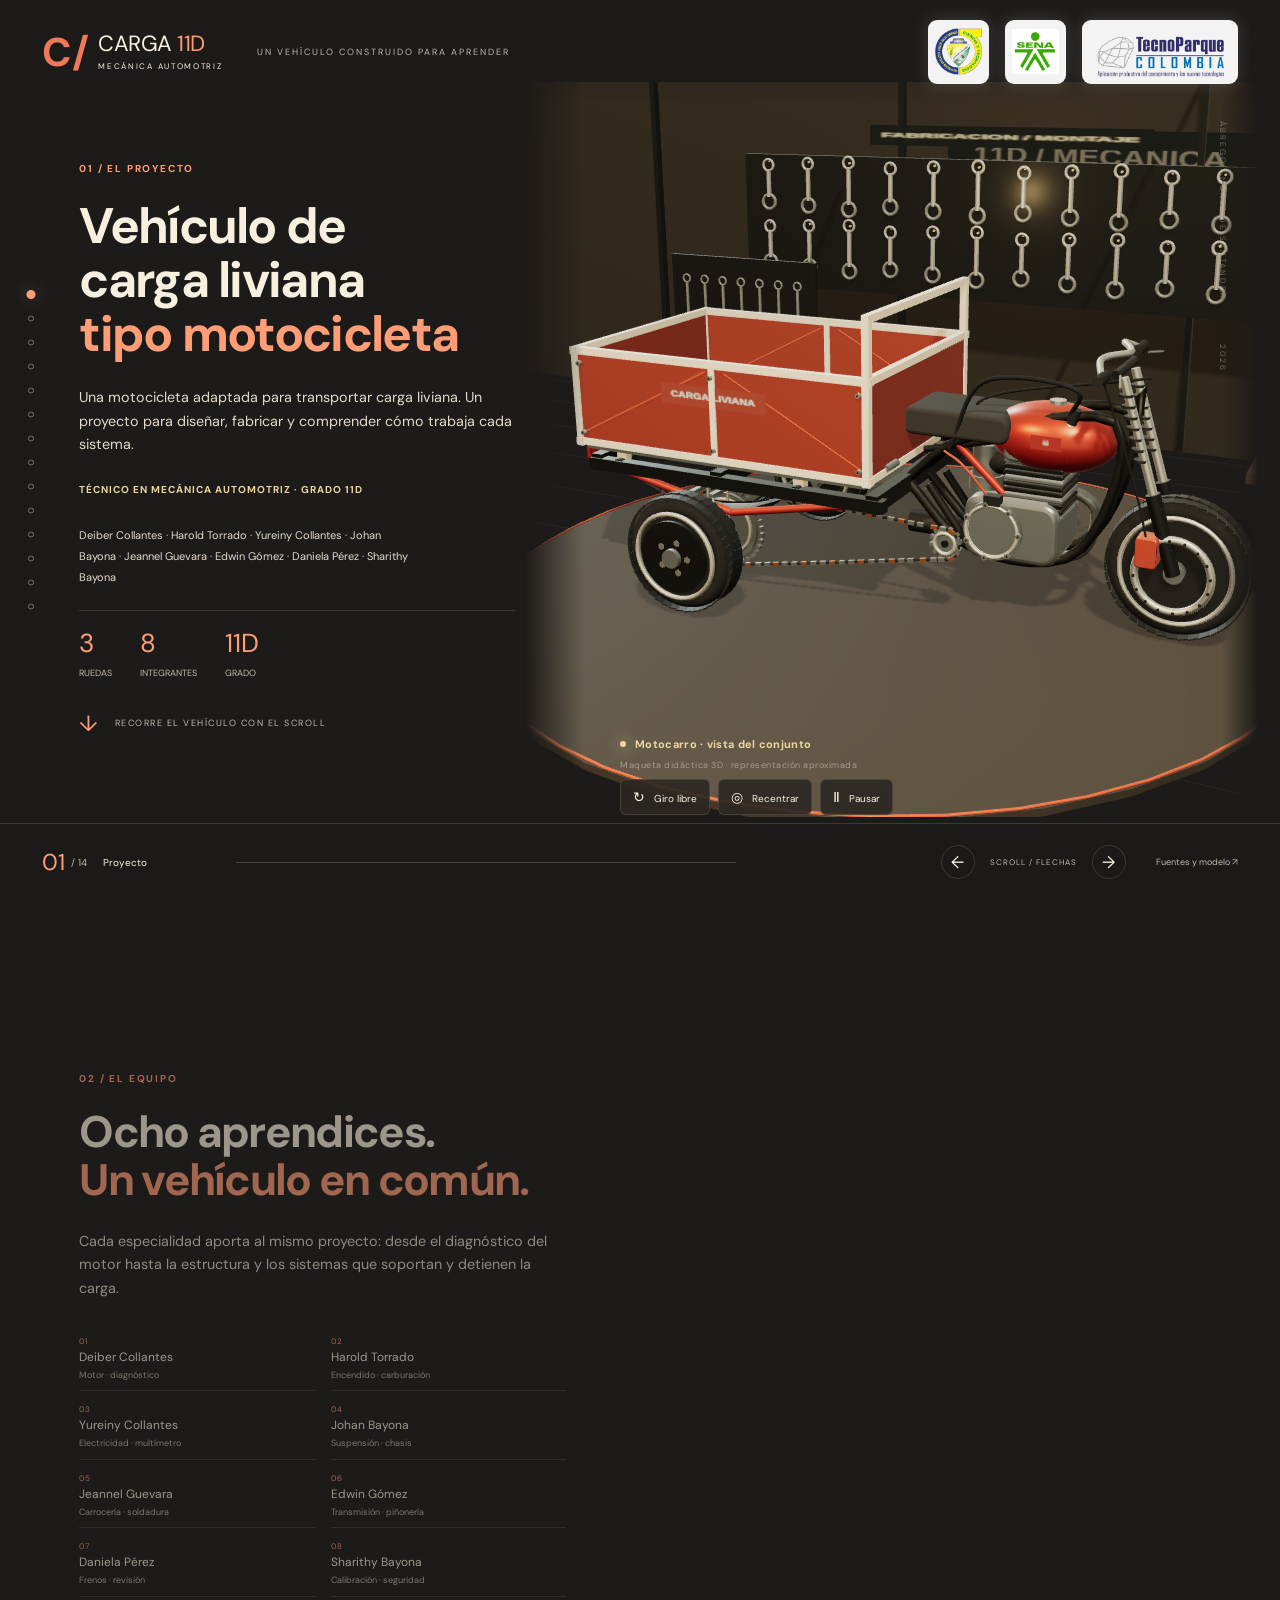
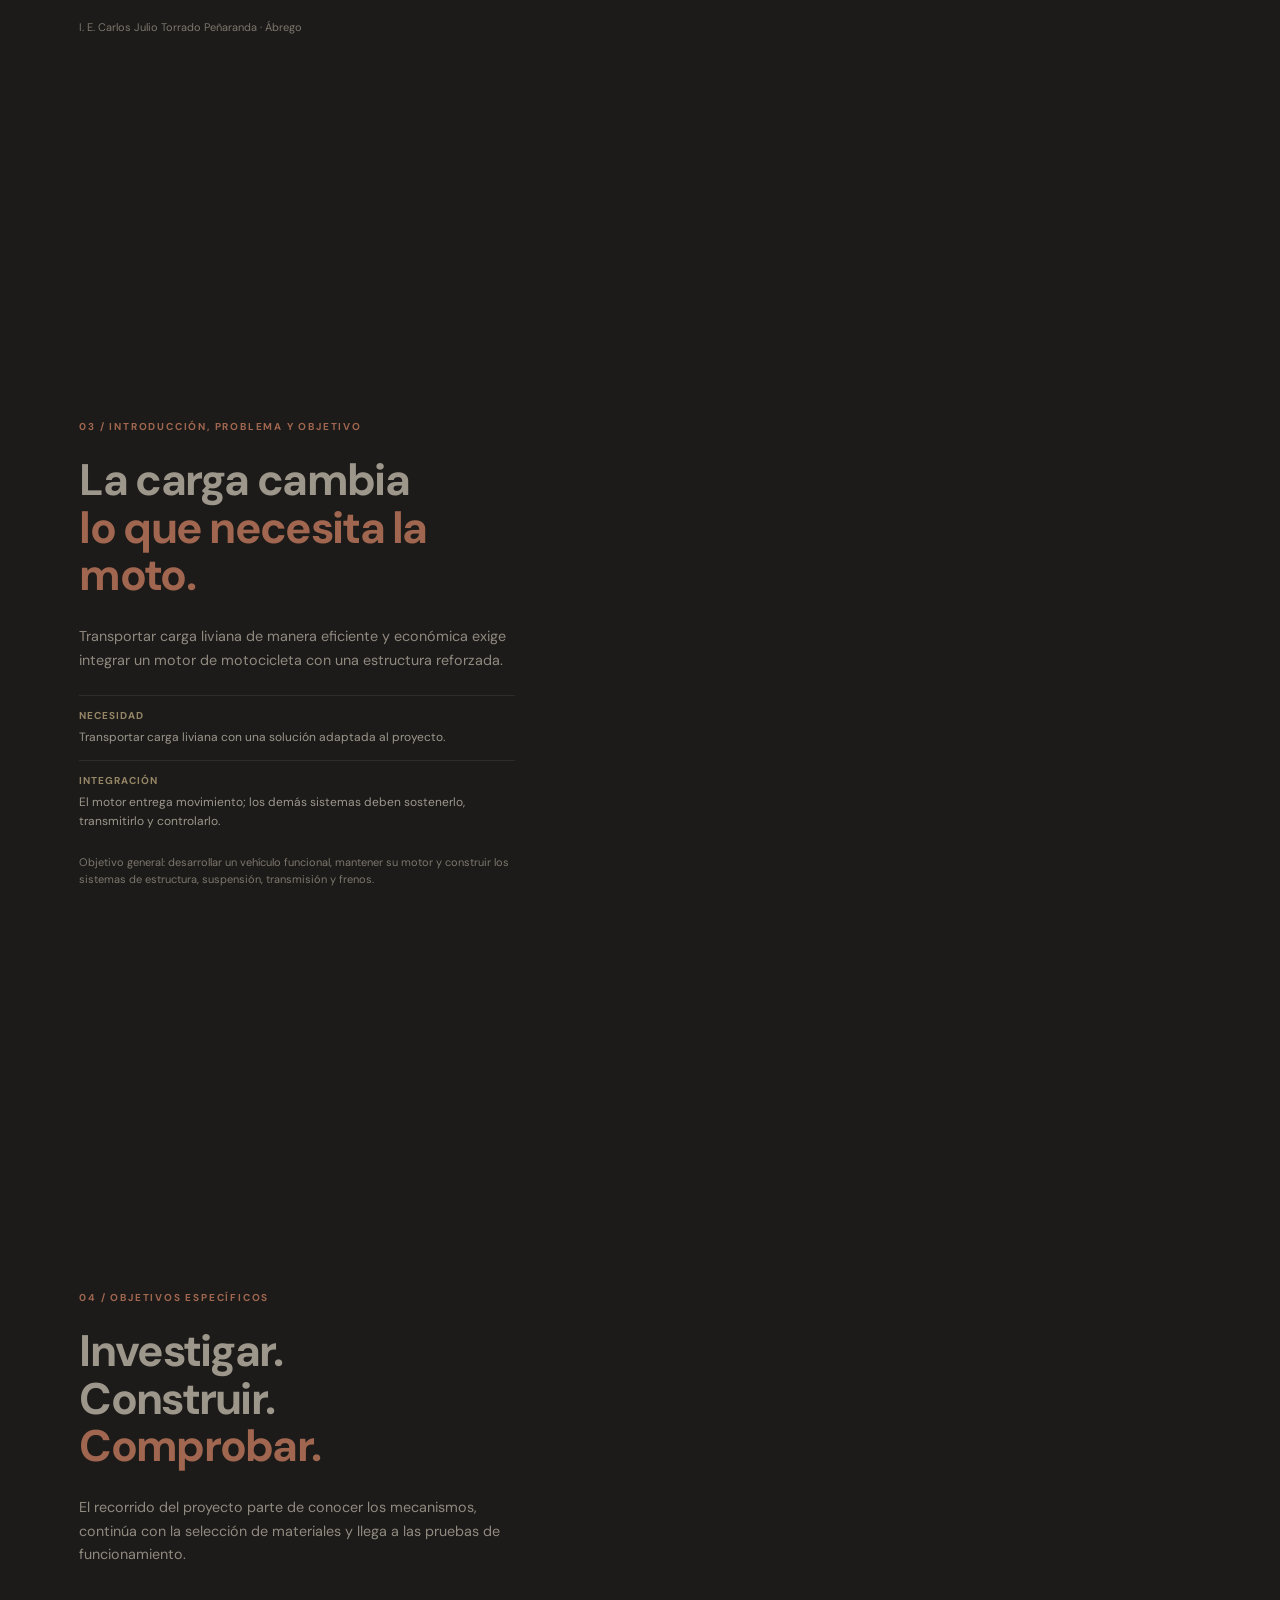
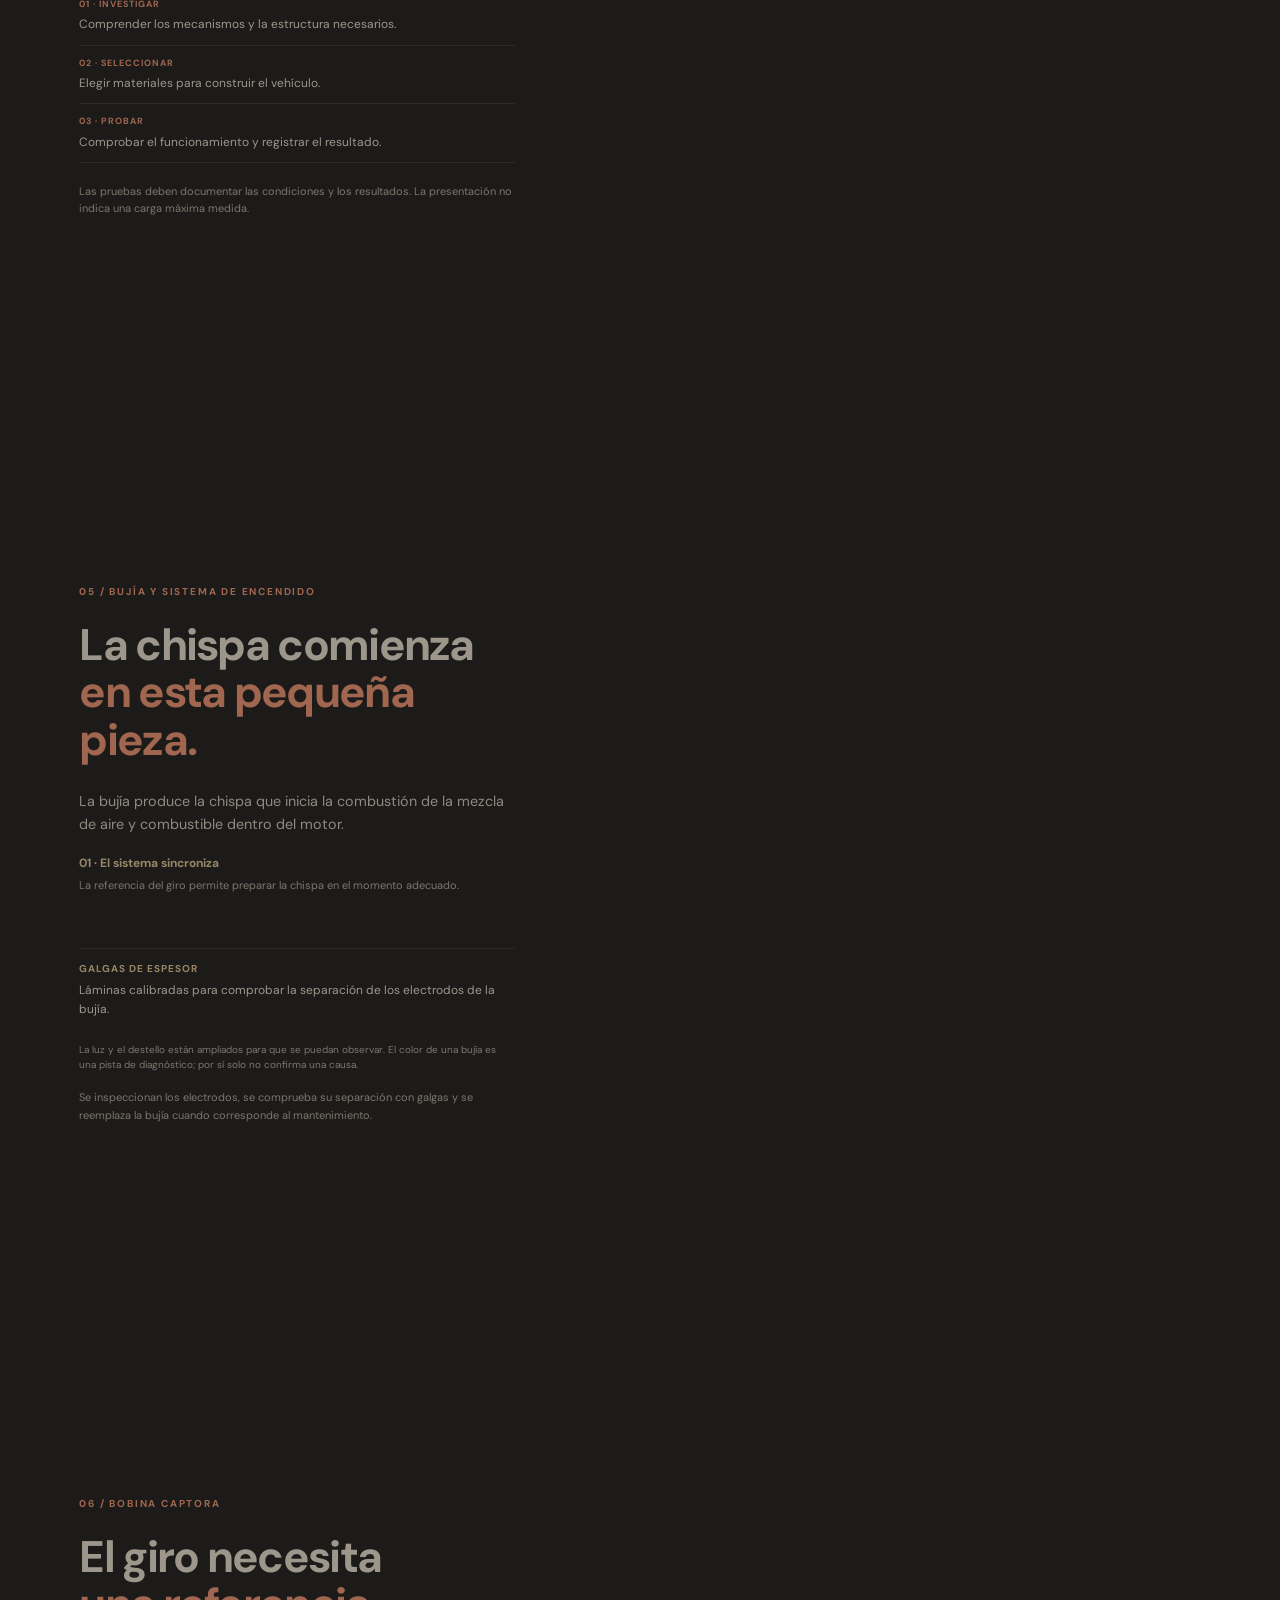
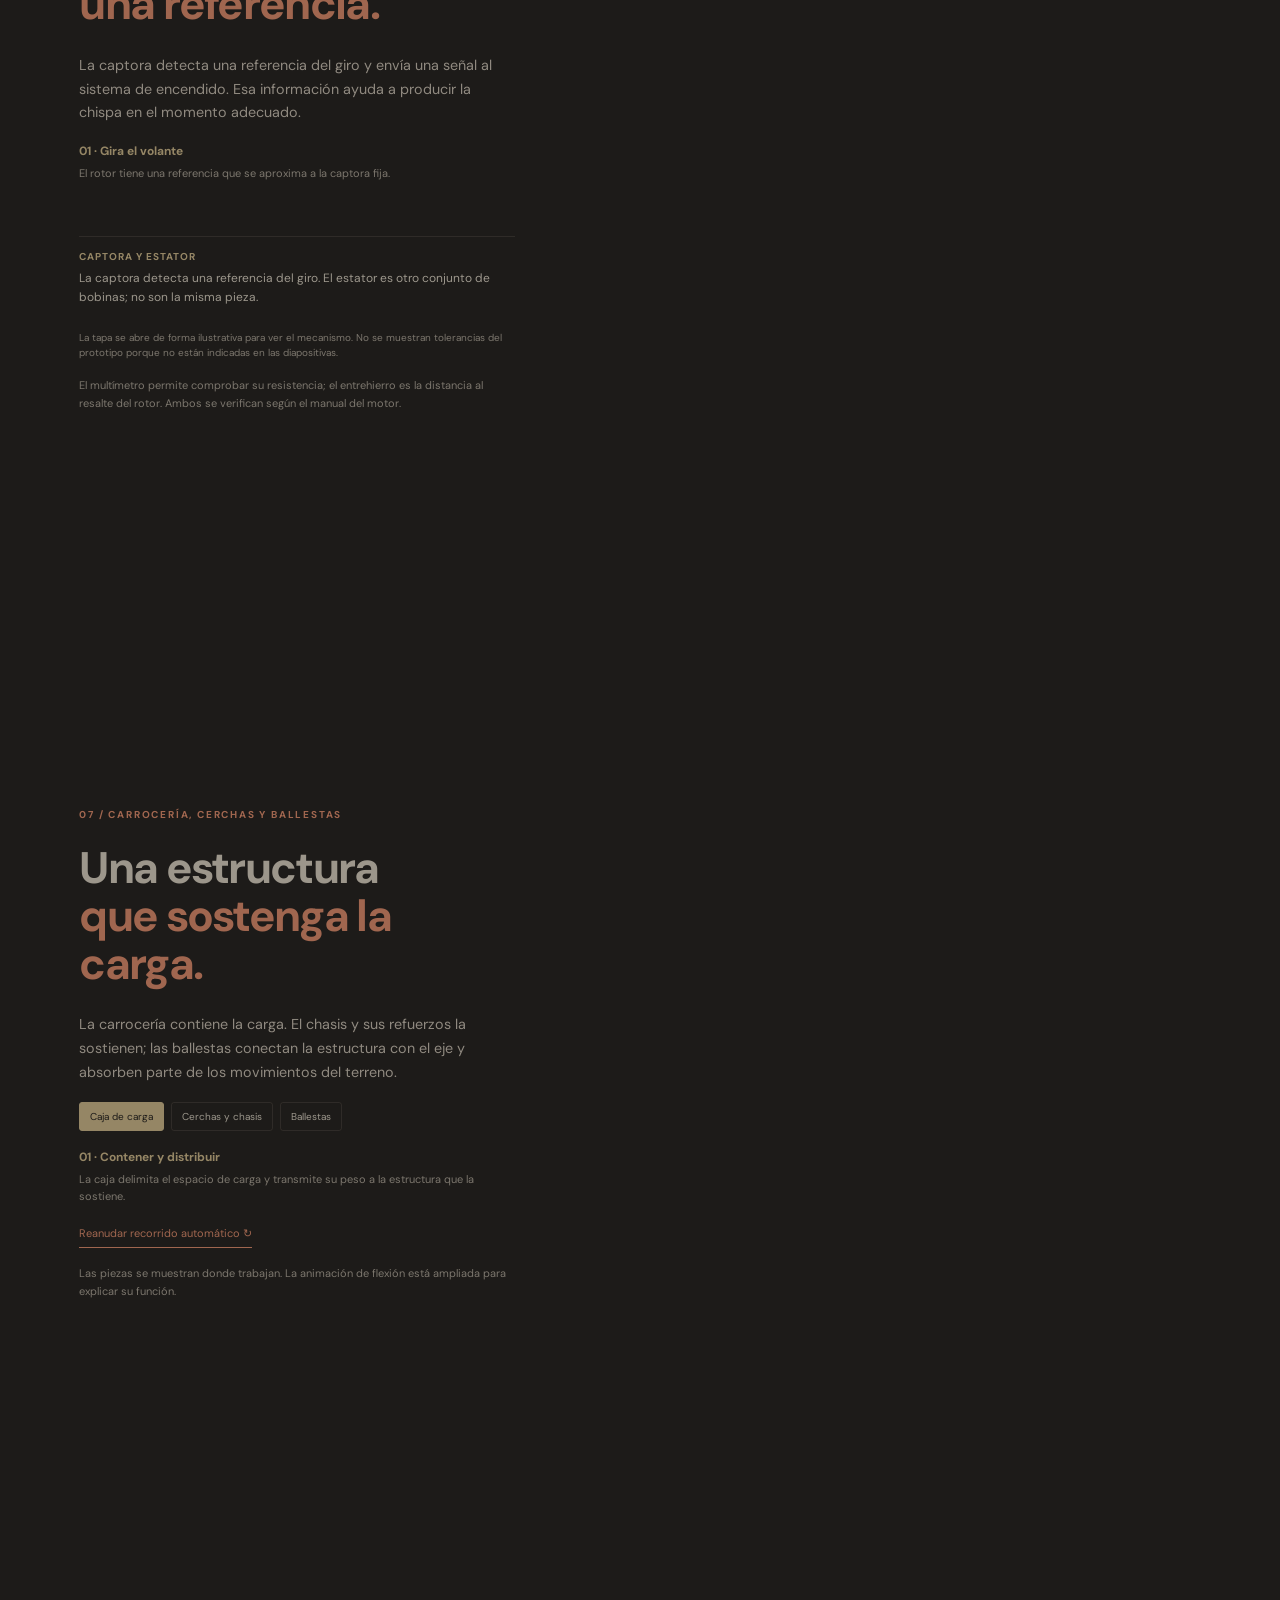
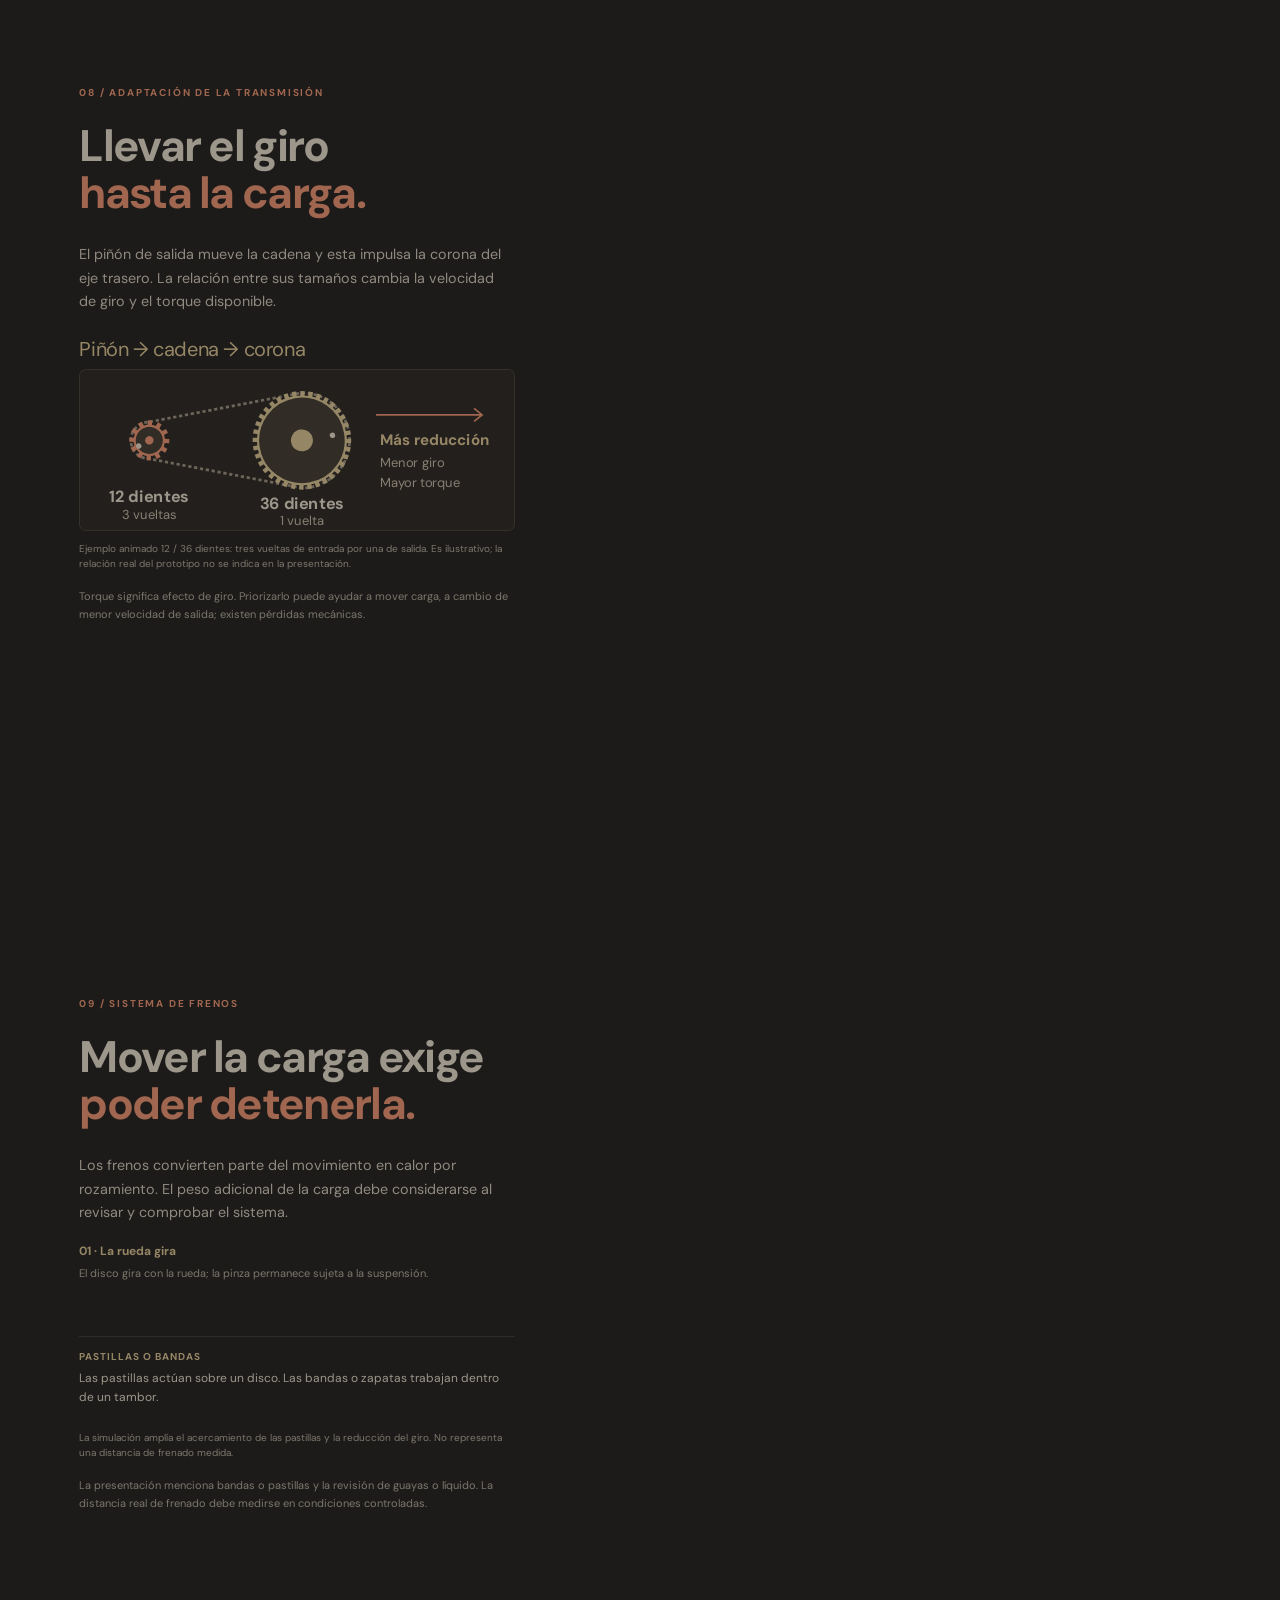
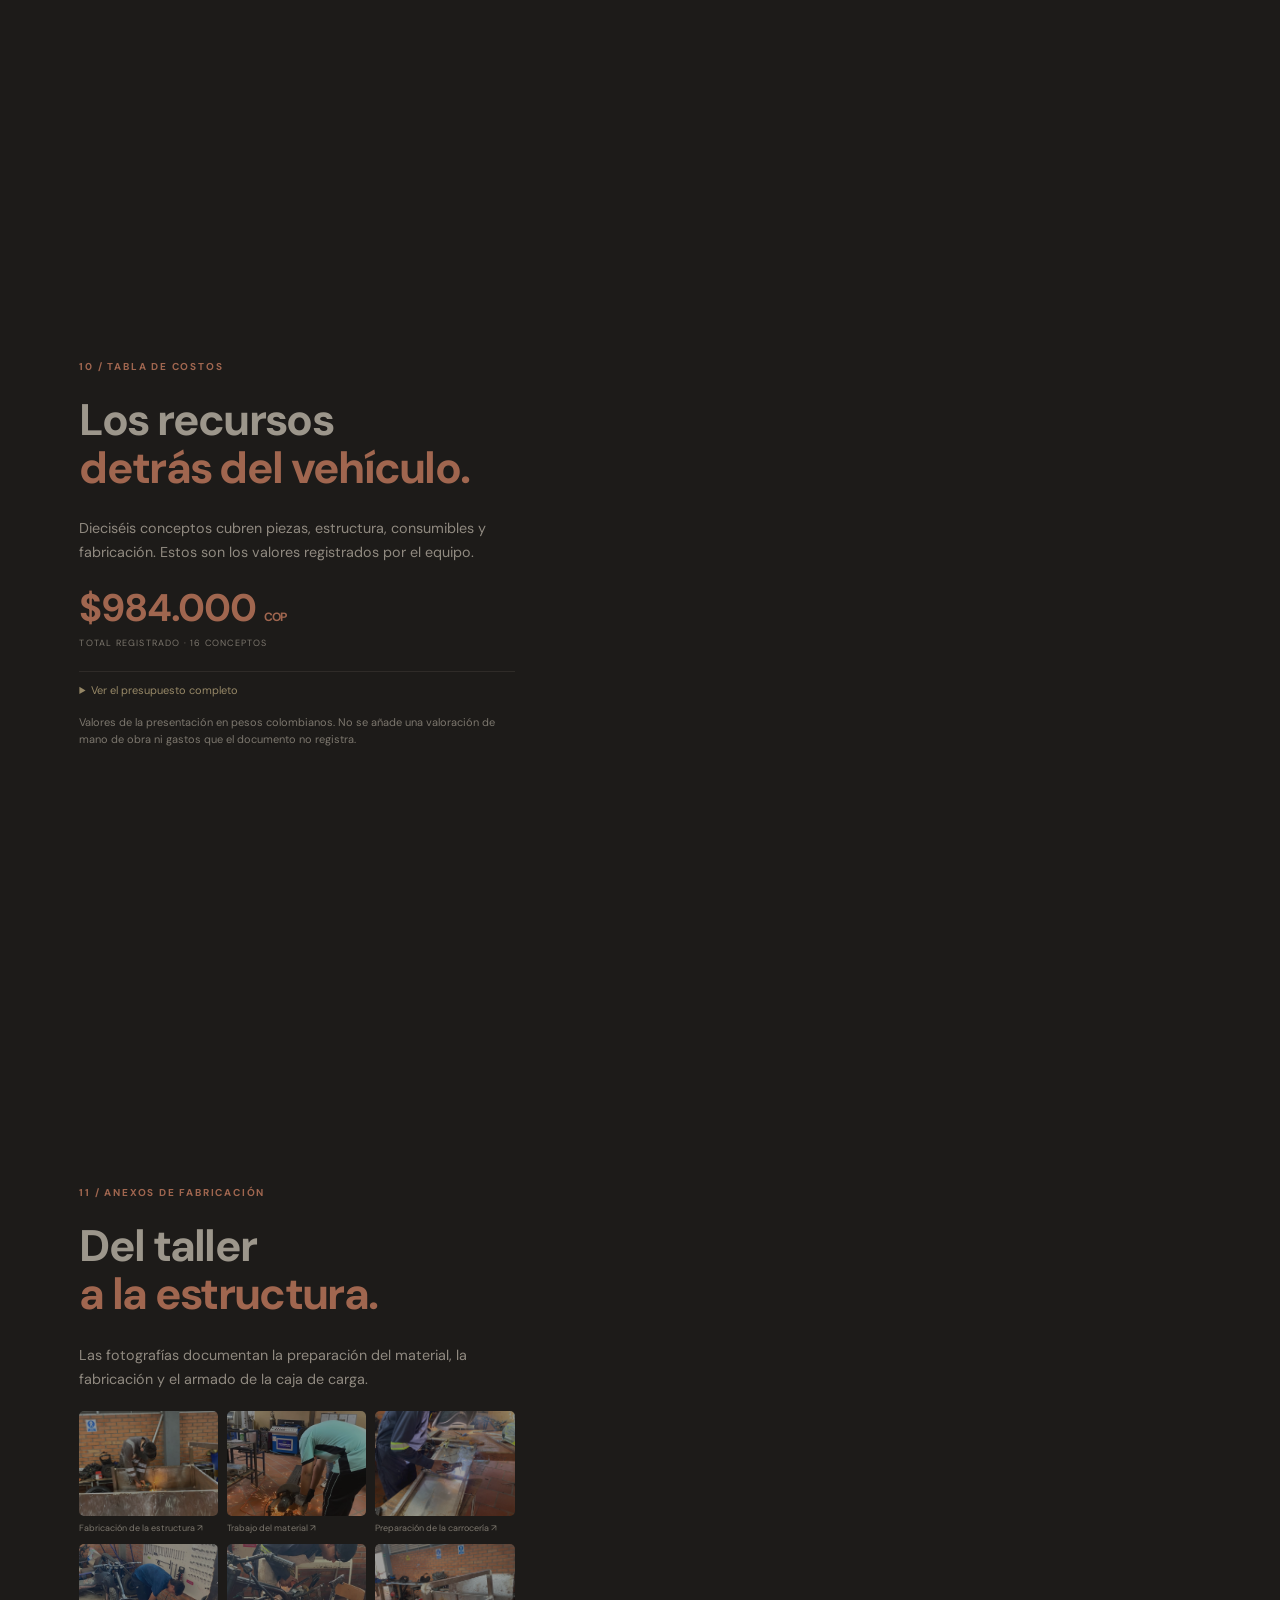
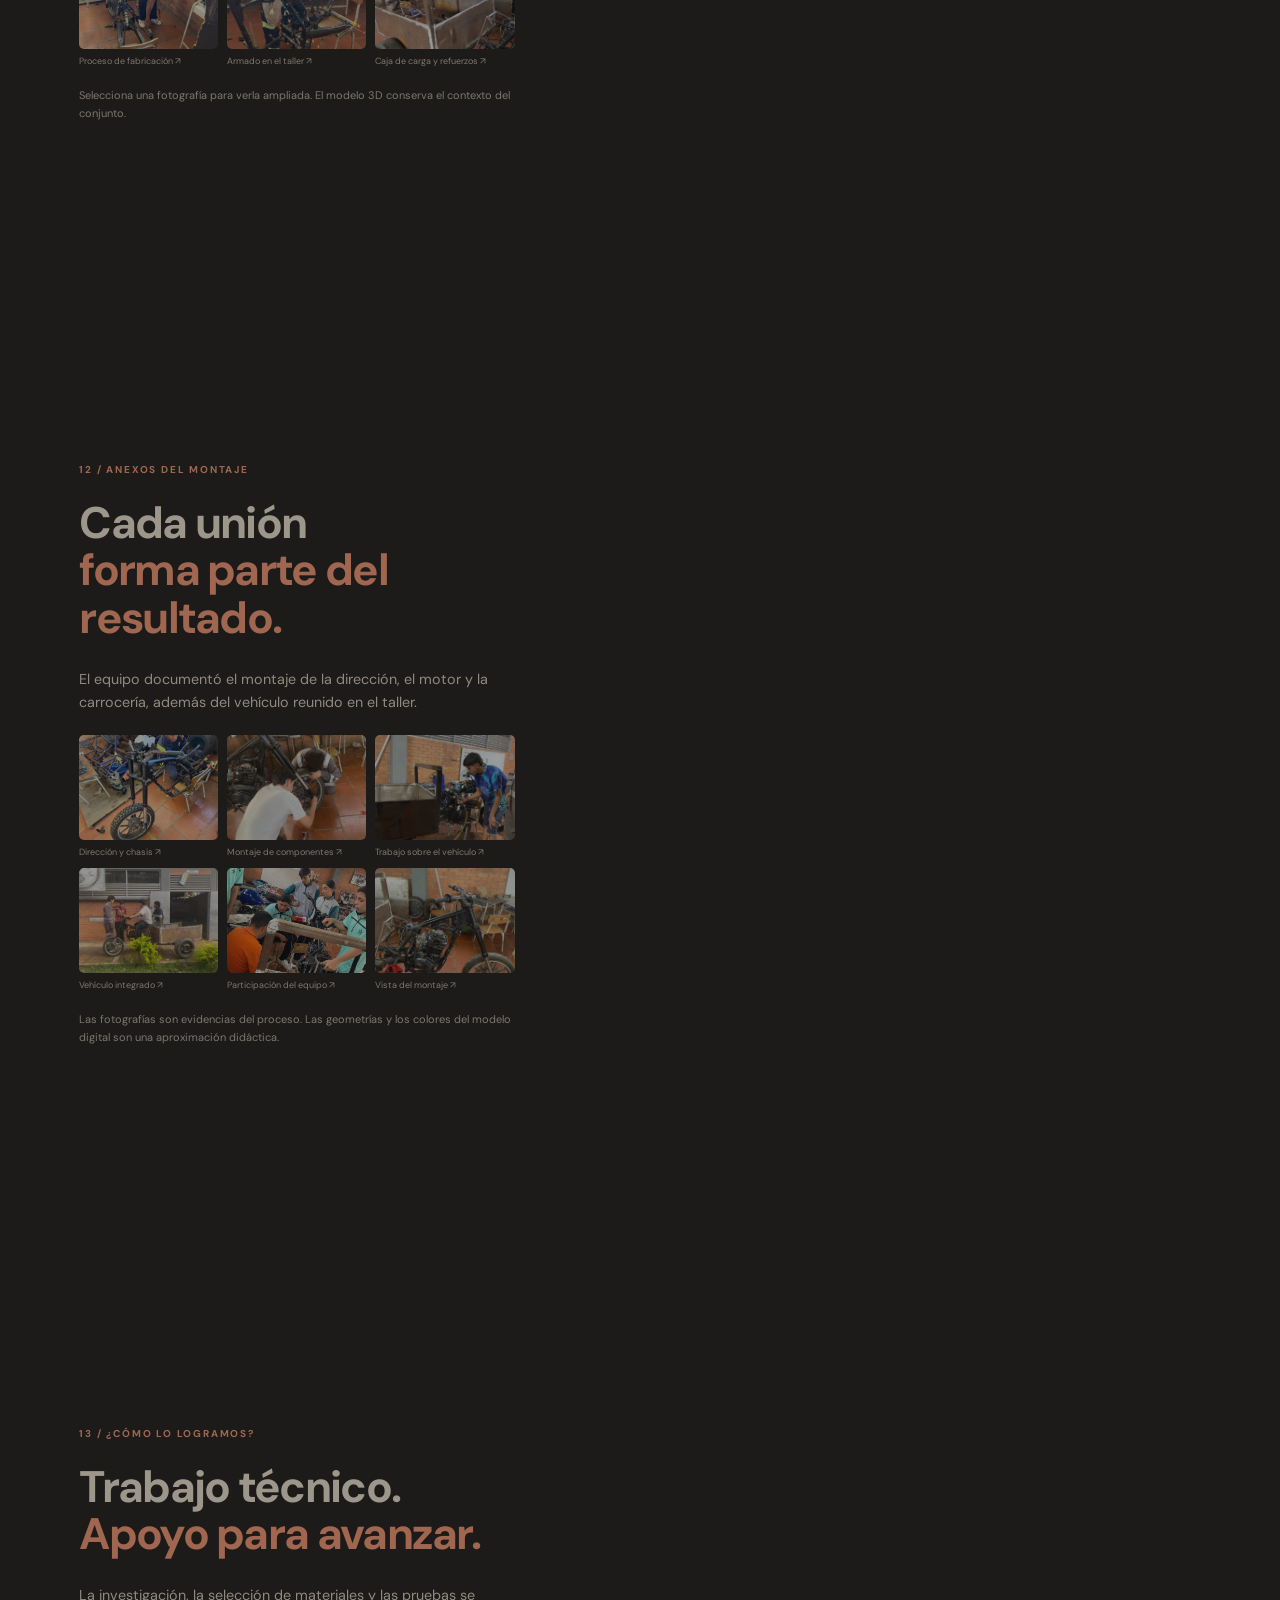
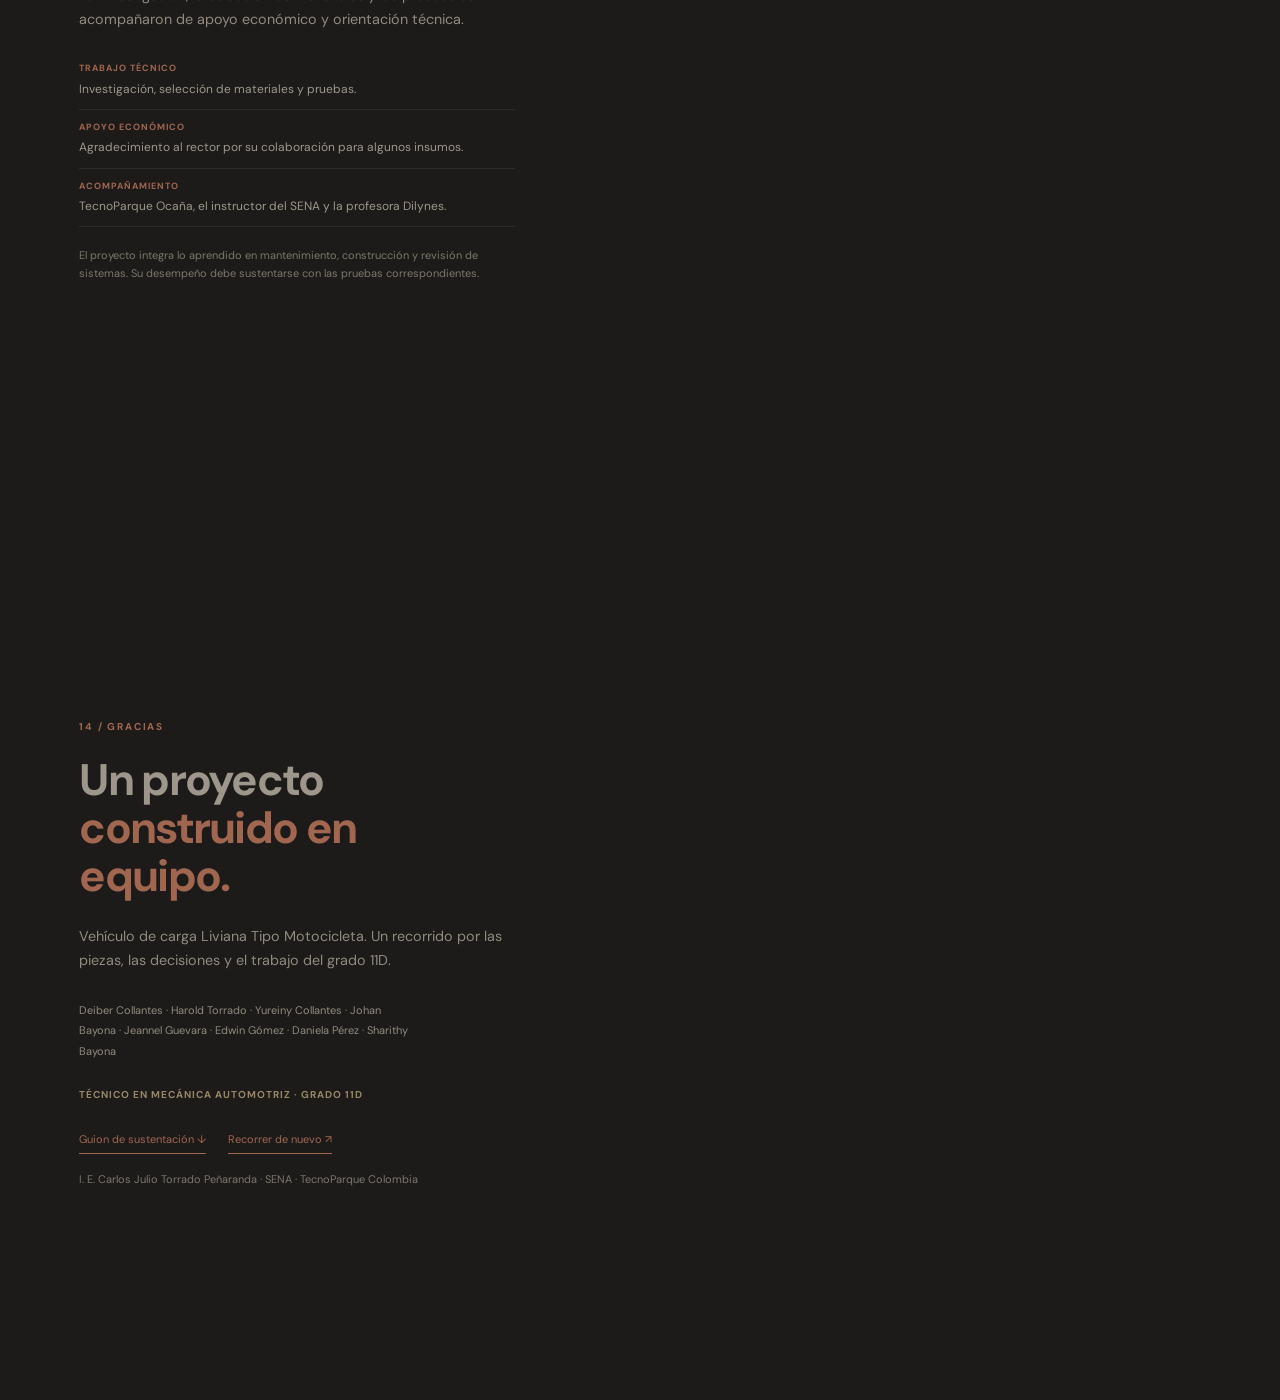
==== index.html @ 9fd80c90 "Create immersive cargo motorcycle workshop presentation" ====
<!doctype html><html lang="es"><head><meta charset="utf-8"><meta name="viewport" content="width=device-width,initial-scale=1"><meta name="theme-color" content="#091923"><meta name="description" content="Recorrido inmersivo de un vehículo de carga liviana tipo motocicleta del grado 11D de Ábrego. Motor, chasis, ballestas, transmisión, frenos y evidencias."><title>Vehículo de carga Liviana Tipo Motocicleta</title><link rel="icon" href="assets/favicon.svg"><link rel="stylesheet" href="style.css?v=20261021b"><script src="assets/gsap.min.js"></script></head>
<body data-stop="0"><a class="skip" href="#inicio">Ir al contenido</a>
<header><a class="brand" href="#inicio" aria-label="Motocarro, volver al inicio"><span class="brand-icon">C/</span><span>CARGA <b>11D</b><small>MECÁNICA AUTOMOTRIZ</small></span></a><span class="header-label">UN VEHÍCULO CONSTRUIDO PARA APRENDER</span><div class="institutions" aria-label="Instituciones del proyecto"><img src="assets/escudo-colegio.png" alt="Escudo de la I. E. Carlos Julio Torrado Peñaranda"><img src="assets/sena-verde.png" alt="SENA"><img class="tecno" src="assets/tecnoparque-colombia.png" alt="TecnoParque Colombia"></div></header>
<div class="scene-wrap"><div id="scene" role="img" aria-label="Maqueta 3D didáctica del motocarro del proyecto y sus componentes"><img class="fallback" src="assets/image26.png" alt="Motocicleta real del proyecto"></div><div class="scene-caption"><span class="signal"></span><span id="scene-part">Motocarro · vista del conjunto</span></div><span class="model-note">Maqueta didáctica 3D · representación aproximada</span><div class="scene-actions"><button id="orbit" aria-pressed="false" title="Girar el motocarro libremente">↻ <span>Giro libre</span></button><button id="home-view" title="Restablecer enfoque">◎ <span>Recentrar</span></button><button id="motion" aria-pressed="false" title="Pausar o activar movimiento">Ⅱ <span>Pausar</span></button></div><div id="part-label" aria-hidden="true"><span></span><b></b></div><div class="scene-coordinates">ÁBREGO · NORTE DE SANTANDER <span>2026</span></div></div>
<main id="chapters"></main>
<nav class="route" aria-label="Capítulos del proyecto"></nav>
<footer><div class="progress-copy"><b id="current">01</b><span>/ 14</span><span id="current-name">Presentación</span></div><div class="progress-track"><div id="progress"></div></div><div class="navigation"><button id="previous" aria-label="Capítulo anterior">←</button><span>SCROLL / FLECHAS</span><button id="next" aria-label="Capítulo siguiente">→</button></div><button class="source-button" id="sources-button">Fuentes y modelo ↗</button></footer>
<dialog id="media-dialog"><button class="dialog-close" aria-label="Cerrar fotografía">×</button><img alt=""><p></p></dialog>
<dialog id="sources-dialog"><button class="dialog-close" aria-label="Cerrar fuentes">×</button><div class="dialog-inner"><p class="eyebrow">DOCUMENTACIÓN DEL PROYECTO</p><h2>Fuentes y alcance</h2><p>El recorrido sigue las 14 diapositivas de <strong>PRESENTACION DEL PROYECTO TECNICO EN MECANICA AUTOMOTRIZ GRADO 11D ABREGO</strong>. Los nombres, fotografías, actividades y el presupuesto de $984.000 provienen de esa presentación.</p><p>El motocarro es una maqueta geométrica propia aproximada, basada en las fotografías del equipo. Sus colores, proporciones, cortes y ampliaciones facilitan la explicación. No constituye un plano de fabricación ni una certificación del vehículo.</p><p>Las animaciones de chispa, captora, ballestas, cadena y freno representan principios de funcionamiento. La comparación de piñones utiliza un ejemplo ilustrativo: la presentación no indica la relación real, la capacidad máxima de carga o una distancia de frenado medida.</p><p>La bobina captora detecta una referencia del giro; se distingue del conjunto de bobinas del estator. Las tolerancias de bujía, resistencias y entrehierro deben consultarse en el manual del motor correspondiente.</p><ul id="technical-sources"><li><a href="https://go.rmstator.com/documents/Catalogues/catalogue-RMSTATOR-V3-(en).pdf" target="_blank" rel="noreferrer">RMSTATOR, fabricante de componentes eléctricos de motocicletas · pickup-estator</a></li><li><a href="https://www.denso-am.eu/products/engine-management-systems/camshaft-crankshaft-sensors" target="_blank" rel="noreferrer">DENSO · sensor-posicion</a></li><li><a href="https://www.jtsprockets.com/catalogue/model/s1102/" target="_blank" rel="noreferrer">JT Sprockets, fabricante de piñones y coronas · transmision</a></li><li><a href="https://www.eatondetroitspring.com/leaf-springs/" target="_blank" rel="noreferrer">EATON Detroit Spring, fabricante de resortes · ballestas</a></li><li><a href="https://www.akebono-brake.com/english/product_technology/product/automotive/disc/" target="_blank" rel="noreferrer">Akebono Brake Industry Co., Ltd., fabricante de frenos · freno-disco</a></li><li><a href="https://www.akebono-brake.com/english/product_technology/product/automotive/drum/" target="_blank" rel="noreferrer">Akebono Brake Industry Co., Ltd., fabricante de frenos · freno-tambor</a></li></ul><p>Modelo propio en Three.js (MIT). Animación de transmisión creada con HyperFrames y GSAP.</p><a class="text-link" href="assets/Guion_Motocarro.pdf" download>Descargar guion de sustentación PDF ↓</a></div></dialog>
<noscript><p>Activa JavaScript para recorrer el proyecto 3D. Proyecto: encendido por huella digital en una moto BWS 125. Técnica en mantenimiento de motos y motocarros.</p></noscript><script type="module" src="app.js?v=20261021b"></script><script type="module" src="motocarro.js?v=20261021b"></script></body></html>
---- style.css ----
@font-face{font-family:DM;src:url('assets/dm-sans-regular.ttf')}@font-face{font-family:DM;src:url('assets/dm-sans-bold.ttf');font-weight:700}*{box-sizing:border-box}html{scroll-behavior:smooth;scroll-padding-top:0;background:#091923;color:#f6efe6}body{margin:0;font-family:DM,Arial,sans-serif;--ink:#f6efe6;--muted:#a8bdc4;--copper:#edb68c;--aqua:#8ad9cc;--line:#94b8c52b;overflow-x:hidden}button,a{-webkit-tap-highlight-color:transparent}button{font:inherit;cursor:pointer}a{color:inherit;text-decoration:none}button:focus-visible,a:focus-visible,summary:focus-visible{outline:2px solid var(--copper);outline-offset:5px}button{color:inherit;border:0}header{height:103px;position:fixed;z-index:40;top:0;left:0;right:0;display:flex;align-items:center;padding:18px 3.3vw;gap:34px;background:linear-gradient(#091923e8,transparent);pointer-events:none}header>*{pointer-events:auto}.brand{display:flex;align-items:center;gap:10px;font-size:22px;letter-spacing:1px;line-height:1}.brand-icon{font-family:Georgia,serif;font-style:italic;color:var(--copper);font-size:40px}.brand b{font-weight:400;color:var(--copper)}.brand small{font-size:8px;display:block;letter-spacing:2.1px;margin-top:7px}.header-label{font-size:9px;letter-spacing:2px;color:var(--muted)}.institutions{margin-left:auto;display:flex;align-items:center;gap:20px;padding:9px 19px;height:71px;border-radius:12px;background:#fffffff0;box-shadow:0 0 26px 8px #ffffff24;backdrop-filter:blur(15px)}.institutions img{width:48px;height:50px;object-fit:contain}.institutions img.tecno{width:132px}.scene-wrap{position:fixed;left:35%;top:75px;bottom:83px;right:22px;z-index:1;pointer-events:none}#scene{position:absolute;inset:0;touch-action:pan-y;pointer-events:auto}#scene canvas{display:block;width:100%;height:100%;outline:none}.fallback{width:100%;height:100%;object-fit:contain;border-radius:20px;opacity:.45}.webgl-ready .fallback{display:none}.scene-caption{position:absolute;left:13%;bottom:66px;display:flex;gap:9px;align-items:center;font-size:11px;font-weight:700;letter-spacing:.3px;color:var(--aqua)}.signal{width:6px;height:6px;border-radius:50%;background:var(--aqua);box-shadow:0 0 14px var(--aqua)}.model-note{position:absolute;left:13%;bottom:46px;font-size:9px;letter-spacing:.5px;color:#a8bdc49e}.scene-actions{position:absolute;bottom:2px;left:13%;display:flex;gap:8px;pointer-events:auto}.scene-actions button{border:1px solid var(--line);background:#0d242edb;border-radius:6px;padding:8px 12px;font-size:14px}.scene-actions span{font-size:10px;margin-left:5px}.scene-actions button[aria-pressed=true]{color:var(--copper);border-color:var(--copper)}.scene-coordinates{position:absolute;top:39px;right:30px;writing-mode:vertical-rl;font-size:8px;letter-spacing:2px;color:#a8bdc470}.scene-coordinates span{margin-top:40px}#part-label{position:absolute;left:60%;top:30%;max-width:210px;font-size:10px;letter-spacing:.5px;color:#f6efe6;opacity:0;display:flex;align-items:center;gap:9px;padding:9px 12px;background:#091923df;border:1px solid #8ad9cc50;border-radius:4px;box-shadow:0 6px 20px #0003}#part-label span{display:block;border-radius:50%;width:5px;height:5px;background:var(--aqua)}#part-label b{font-weight:400}main{position:relative;z-index:3;pointer-events:none}.chapter{min-height:100svh;position:relative;display:flex;align-items:center;padding:124px 0 115px 6.2vw;pointer-events:none}.chapter-content{width:34vw;max-width:490px;pointer-events:auto;transform-origin:left center}.chapter .eyebrow{color:var(--copper);font-size:10px;letter-spacing:2.3px;font-weight:700;margin:0 0 24px}.chapter h1,.chapter h2{font-size:clamp(34px,3.45vw,59px);line-height:1.08;font-weight:700;letter-spacing:-1.7px;margin:0 0 25px}.chapter h1{font-size:clamp(40px,4.25vw,76px)}.chapter h1 em,.chapter h2 em{font-family:Georgia,'Times New Roman',serif;font-weight:400;font-style:italic;color:var(--copper);letter-spacing:-1.3px}.chapter .intro{font-size:clamp(14px,1.12vw,18px);line-height:1.65;color:#d2dfe0;margin:0 0 18px}.chapter .detail{font-size:11px;line-height:1.6;color:var(--muted);margin:17px 0 0}.hero-team{margin-top:27px;font-size:11px;line-height:1.9;color:#d6e3e4;max-width:330px}.programme{font-size:10px;font-weight:700;letter-spacing:1px;text-transform:uppercase;line-height:1.6;color:var(--aqua);margin-top:25px;max-width:290px}.scroll-hint{display:flex;align-items:center;gap:15px;font-size:9px;letter-spacing:1.5px;margin-top:28px;color:var(--muted)}.scroll-hint i{font-style:normal;color:var(--copper);font-size:22px}.team-list{list-style:none;padding:0;margin:22px 0}.team-list li{display:flex;gap:19px;border-bottom:1px solid var(--line);padding:8px 0;font-size:15px}.team-list span{font-size:9px;color:var(--copper);padding-top:4px}.small-chain{display:flex;gap:11px;align-items:center;font-size:11px;color:var(--aqua);line-height:1.5;margin:23px 0}.small-chain b{font-size:16px;font-weight:400;color:var(--copper)}.goals{list-style:none;padding:0;margin:18px 0}.goals li{display:flex;gap:13px;font-size:12px;line-height:1.5;margin:12px 0}.goals b{color:var(--copper);font-size:10px;padding-top:2px}.goals strong{font-weight:700;color:var(--ink)}.resource-rows{margin:20px 0}.resource-rows p{font-size:12px;display:grid;grid-template-columns:95px 1fr;gap:12px;border-bottom:1px solid var(--line);padding-bottom:12px}.resource-rows b{color:var(--aqua);font-weight:400}.tech-controls{display:flex;gap:7px;flex-wrap:wrap;margin-top:15px}.tech-controls button{background:transparent;border:1px solid var(--line);padding:7px 10px;font-size:10px;border-radius:4px}.tech-controls button.active{background:var(--aqua);border-color:var(--aqua);color:#091923}.tech-step{min-height:73px;margin:15px 0 10px;border-top:1px solid var(--line);padding-top:13px}.tech-step b{display:block;font-size:13px;color:var(--aqua);margin-bottom:6px}.tech-step span{display:block;font-size:11px;line-height:1.55;color:var(--muted)}.flow-shell{position:relative;height:150px;margin:7px 0;border:1px solid var(--line);border-radius:7px;overflow:hidden;background:#0d222b}.flow-shell iframe{position:absolute;top:0;left:0;width:800px;height:280px;border:0;transform-origin:top left;pointer-events:none}.flow-note{font-size:9px;color:var(--muted);margin:5px 0}.evidence{display:grid;grid-template-columns:repeat(3,1fr);gap:8px;margin:20px 0}.evidence button{padding:0;text-align:left;background:transparent}.evidence img{display:block;width:100%;height:110px;object-fit:cover;border-radius:5px;transition:filter .2s}.evidence button:hover img{filter:brightness(1.15)}.evidence span{font-size:9px;color:var(--muted);line-height:1.4;display:block;margin-top:6px}.budget-head{color:var(--copper);font-size:clamp(33px,3vw,49px);font-weight:700;letter-spacing:-1px;margin:18px 0 4px}.budget-sub{font-size:9px;letter-spacing:1.2px;color:var(--muted);text-transform:uppercase}.funds{display:flex;gap:25px;margin:20px 0}.funds p{font-size:10px;color:var(--muted);margin:0}.funds b{display:block;font-size:20px;margin-bottom:4px;color:var(--ink);font-weight:400}.budget-note{color:#edb68c;font-size:10px;line-height:1.5;margin:15px 0}.budget-detail{border-top:1px solid var(--line);padding-top:11px;font-size:11px}.budget-detail summary{cursor:pointer;color:var(--aqua)}.budget-detail table{width:100%;border-collapse:collapse;font-size:10px;margin:9px 0}.budget-detail td,.budget-detail th{padding:5px 2px;border-bottom:1px solid var(--line);text-align:left}.budget-detail td:last-child,.budget-detail th:last-child{text-align:right}.budget-detail[open]{max-height:270px;overflow:auto;background:#091923ed}.fact-pair{margin:23px 0}.fact-pair p{border-top:1px solid var(--line);padding-top:12px;font-size:12px;line-height:1.6}.fact-pair b{color:var(--aqua);display:block;font-size:10px;letter-spacing:1px;margin-bottom:4px}.takeaways{font-size:12px;line-height:1.65;padding-left:18px;color:#d2dfe0}.takeaways li{margin:10px 0}.text-link{display:inline-block;border-bottom:1px solid var(--copper);padding:7px 0;font-size:11px;color:var(--copper)}.close-links{display:flex;gap:22px;flex-wrap:wrap;margin-top:22px}.route{position:fixed;z-index:20;left:22px;top:50%;transform:translateY(-50%);display:flex;flex-direction:column;gap:9px}.route a{width:18px;height:15px;display:block;position:relative}.route a:before{content:'';display:block;width:4px;height:4px;border:1px solid #aac7cd80;border-radius:50%;position:absolute;top:5px;left:6px}.route a[aria-current=true]:before{background:var(--copper);border-color:var(--copper);box-shadow:0 0 10px #edb68c50;transform:scale(1.5)}.route a span{position:absolute;left:24px;top:-1px;font-size:10px;background:#0b222ef5;padding:3px 7px;white-space:nowrap;opacity:0;pointer-events:none}.route a:hover span,.route a:focus-visible span{opacity:1}footer{height:77px;background:#091923ed;border-top:1px solid var(--line);position:fixed;bottom:0;left:0;right:0;z-index:35;display:flex;align-items:center;padding:0 3.3vw;gap:30px;backdrop-filter:blur(12px)}.progress-copy{display:flex;gap:6px;font-size:12px;align-items:center;min-width:164px}.progress-copy b{font-size:23px;font-weight:400;color:var(--copper)}.progress-copy>span:nth-child(2){color:var(--muted);font-size:10px}.progress-copy>span:last-child{font-size:10px;margin-left:10px}.progress-track{height:1px;background:#8ad9cc25;flex:1;max-width:500px}.progress-track div{height:1px;background:var(--copper);width:0;transition:width .3s}.navigation{display:flex;gap:15px;align-items:center;margin-left:auto}.navigation span{font-size:8px;letter-spacing:1px;color:var(--muted)}.navigation button{width:34px;height:34px;background:transparent;border:1px solid var(--line);border-radius:50%;font-size:17px}.navigation button:hover{background:var(--copper);color:#091923}.navigation button:disabled{opacity:.25;cursor:default}.source-button{background:transparent;font-size:9px;color:var(--muted);padding:10px 0}.skip{position:fixed;top:-60px;left:20px;z-index:100;background:#fff;color:#091923;padding:12px}.skip:focus{top:15px}dialog{max-width:min(800px,93vw);max-height:88svh;background:#102631;color:var(--ink);border:1px solid var(--line);border-radius:14px;padding:0;box-shadow:0 20px 90px #0008}dialog::backdrop{background:#020c14ce;backdrop-filter:blur(12px)}.dialog-close{position:sticky;float:right;top:10px;right:12px;z-index:4;border-radius:50%;width:35px;height:35px;font-size:24px;background:#091923ef;margin:10px}.dialog-inner{padding:37px;line-height:1.65}.dialog-inner p{font-size:13px;color:#d2dfe0}.dialog-inner h2{font-family:Georgia,serif;font-size:35px}.dialog-inner li{font-size:12px;margin-bottom:9px;color:var(--aqua)}#media-dialog img{display:block;max-width:100%;max-height:70svh;margin:auto;object-fit:contain}#media-dialog p{margin:15px 25px;font-size:13px;line-height:1.6}body.paused .signal{box-shadow:none}.chapter:not(.is-current) .chapter-content{opacity:.58;transition:opacity .25s}.chapter.is-current .chapter-content{opacity:1}.visually-hidden{position:absolute;width:1px;height:1px;padding:0;margin:-1px;overflow:hidden;clip:rect(0,0,0,0);white-space:nowrap;border:0}
@media(min-width:1600px){.chapter-content{width:32vw}.chapter{padding-left:7vw}.intro{max-width:440px}.flow-shell{max-width:460px}}
@media(max-width:1050px){header{padding-left:29px;height:88px}.header-label{display:none}.institutions{height:60px;gap:14px;padding:8px 14px}.institutions img{height:43px;width:42px}.institutions img.tecno{width:112px}.chapter{padding-left:55px}.chapter-content{width:38vw}.chapter h2{font-size:34px}.chapter h1{font-size:43px}.chapter .intro{font-size:13px}.scene-wrap{left:33%;right:8px;top:70px}.scene-caption,.model-note,.scene-actions{left:22%}.route{left:13px;gap:7px}.scene-coordinates{right:6px}footer{gap:20px;padding:0 25px}.source-button{font-size:8px}.progress-copy{min-width:130px}.navigation span{display:none}.hero-team{font-size:10px}.chapter .eyebrow{margin-bottom:18px}.flow-shell{height:125px}.evidence img{height:90px}}
@media(max-width:700px){header{height:73px;padding:11px 17px;gap:10px;background:#091923e8}.brand{font-size:17px;gap:6px}.brand-icon{font-size:31px}.brand small{font-size:6px;letter-spacing:1.5px}.institutions{height:48px;gap:9px;padding:5px 9px;border-radius:8px}.institutions img{height:35px;width:32px}.institutions img.tecno{width:84px}.scene-wrap{top:71px;left:0;right:0;bottom:auto;height:40svh;z-index:5;background:#091923}.scene-wrap:after{content:'';position:absolute;bottom:-10px;left:0;right:0;height:30px;background:linear-gradient(transparent,#091923);pointer-events:none}.scene-caption{left:23px;bottom:31px;font-size:9px;max-width:66%}.model-note{left:23px;bottom:16px;font-size:7px}.scene-actions{left:auto;right:17px;bottom:17px;gap:6px;z-index:2}.scene-actions button{padding:6px 8px;font-size:15px}.scene-actions span{display:none}.scene-coordinates{display:none}#part-label{font-size:8px;padding:6px;max-width:150px}.chapter{align-items:flex-start;min-height:100svh;padding:calc(40svh + 99px) 25px 106px 25px}.chapter-content{width:100%;max-width:none}.chapter h1{font-size:38px;line-height:1.04;letter-spacing:-1.5px}.chapter h1 br:nth-of-type(2){display:none}.chapter h2{font-size:31px;letter-spacing:-1px;margin-bottom:17px}.chapter h1 em,.chapter h2 em{letter-spacing:-.9px}.chapter .eyebrow{font-size:8px;margin-bottom:15px;letter-spacing:1.7px}.chapter .intro{font-size:13px;line-height:1.6;margin-bottom:11px}.chapter .detail{font-size:10px;line-height:1.5;margin-top:12px}.hero-team{font-size:10px;max-width:100%;margin-top:15px;line-height:1.6}.programme{margin-top:15px;font-size:9px;max-width:100%}.scroll-hint{margin-top:15px}.team-list{margin-top:10px}.team-list li{font-size:13px;padding:7px 0}.goals li{font-size:11px;margin:9px 0}.goals{margin:10px 0}.resource-rows p{font-size:11px}.flow-shell{height:125px}.tech-controls button{font-size:9px;padding:7px 8px}.tech-step{margin:12px 0;min-height:68px}.evidence{grid-template-columns:repeat(3,1fr);margin:12px 0}.evidence img{height:90px}.budget-head{font-size:40px}.budget-note{font-size:10px}.funds{margin:13px 0}.fact-pair{margin:13px 0}.fact-pair p{font-size:11px}.takeaways{font-size:11px;margin-top:15px}.route{display:none}footer{height:64px;padding:0 20px;gap:10px}.progress-copy{min-width:115px}.progress-copy b{font-size:20px}.progress-copy>span:last-child{font-size:8px;margin-left:6px;max-width:60px}.navigation{gap:9px}.navigation button{height:31px;width:31px}.source-button{font-size:8px;max-width:58px;line-height:1.5;margin-left:5px}.progress-track{max-width:80px}.dialog-inner{padding:23px}.dialog-inner p{font-size:12px}.dialog-inner h2{font-size:29px}.chapter:not(.is-current) .chapter-content{opacity:1}}
@media(prefers-reduced-motion:reduce){html{scroll-behavior:auto}*,*:before,*:after{transition:none!important;animation:none!important}}

@media(min-width:701px){.scene-wrap{left:41%;mask-image:linear-gradient(90deg,transparent,black 8%,black 95%,transparent)}}
/* Each institution has its own independent white backing. */
.institutions{background:transparent;box-shadow:none;backdrop-filter:none;padding:0;gap:16px;height:auto;border-radius:0}.institutions img{background:#fffffff2;box-shadow:0 0 15px 3px #ffffff1c;border-radius:9px;padding:7px;width:61px;height:64px}.institutions img.tecno{width:156px;height:64px}
@media(max-width:1050px){.institutions{gap:12px}.institutions img{width:51px;height:55px;padding:6px}.institutions img.tecno{width:135px;height:55px}}
@media(max-width:700px){.institutions{gap:8px}.institutions img{width:39px;height:43px;padding:5px;border-radius:6px;box-shadow:0 0 12px 2px #ffffff1a}.institutions img.tecno{width:99px;height:43px}}
/* Identity: graphite, vermilion and warm workshop light. */
html{background:#1d1b19;color:#f8f0df}body{--ink:#f8f0df;--muted:#c0b8aa;--copper:#ff9d77;--aqua:#edd59e;--line:#cbbba92e;font-family:DM,Arial,sans-serif}header{background:linear-gradient(#1d1b19ee,transparent)}.brand-icon{font-family:DM,Arial,sans-serif;font-style:normal;font-weight:700;color:#ef7858}.brand{letter-spacing:-.5px}.brand small{letter-spacing:1.7px}.chapter h1,.chapter h2{font-family:DM,Arial,sans-serif;font-weight:700;letter-spacing:-1.7px}.chapter h1 em,.chapter h2 em{font-family:DM,Arial,sans-serif;font-weight:700;font-style:normal;color:#ff9d77;letter-spacing:-1.7px}.chapter h1{font-size:clamp(38px,3.9vw,64px)}.chapter .intro{color:#e3dacb}.chapter .eyebrow{letter-spacing:1.8px}.scene-wrap{top:82px}.scene-actions button{background:#2b2723e8}.scene-caption{color:#edd59e}.model-note{color:#c0b8aab5}.scene-coordinates{color:#c0b8aa80}#part-label{color:#f8f0df;background:#211f1be8;border-color:#edd59e60}.route a span{background:#302a23}.route a:before{border-color:#b7a79299}footer{background:#1d1b19f2}.flow-shell{background:#28241f}.flow-note,.small-copy{font-size:10px;color:var(--muted);line-height:1.5}.team-list{display:grid;grid-template-columns:1fr 1fr;gap:0 16px}.team-list li{display:block;font-size:12px;padding:9px 0}.team-list li span{display:block;font-size:8px;letter-spacing:1px;color:#ff9d77;margin-bottom:3px}.team-list li small{display:block;font-size:9px;color:var(--muted);margin-top:4px;line-height:1.4}.chapter .detail{color:#c0b8aa}.hero-team{color:#e3dacb}.programme{color:#edd59e}.goals li{font-size:12px;line-height:1.55}.fact-pair p{font-size:12px}.budget-detail[open]{background:#1d1b19f5}.budget-head{color:#ff9d77}.tech-controls button.active{background:#edd59e;border-color:#edd59e;color:#211b15}.flow-shell iframe{height:300px}dialog{background:#29251f}.dialog-inner p{color:#e3dacb}.dialog-close{background:#1d1b19f0}.count-strip{display:flex;gap:28px;padding-top:15px;margin-top:22px;border-top:1px solid var(--line)}.count-strip strong{display:block;font-size:26px;color:#ff9d77;font-weight:400}.count-strip span{font-size:9px;color:var(--muted)}.process-list{list-style:none;padding:0;margin:20px 0}.process-list li{border-bottom:1px solid var(--line);padding:10px 0;font-size:12px;line-height:1.6}.process-list b{font-size:9px;color:#ff9d77;display:block;letter-spacing:1px;margin-bottom:4px}.sys-live{min-height:70px;margin:18px 0 0}.sys-live strong{color:#edd59e;font-size:12px;display:block;margin-bottom:6px}.sys-live span{font-size:11px;line-height:1.55;display:block;color:var(--muted)}.system-select{display:flex;gap:7px;margin-top:18px;flex-wrap:wrap}.system-select button{background:transparent;border:1px solid var(--line);border-radius:3px;font-size:10px;padding:7px 10px}.system-select button[aria-pressed=true]{color:#1d1b19;background:#edd59e;border-color:#edd59e}.key-equation{font-size:20px;letter-spacing:-.4px;color:#edd59e;margin:22px 0 7px}.examples{font-size:10px;color:var(--muted);line-height:1.5}.evidence{gap:9px}.evidence img{height:105px}.chapter[data-index="1"] .chapter-content{width:38vw}.source-button{color:#c0b8aa}.navigation button:hover{background:#ef7858}.progress-track{background:#cbbba940}#progress{background:#ef7858}.dialog-inner h2{font-family:DM,Arial,sans-serif}.skip:focus{color:#1d1b19}.spark-caption{display:flex;align-items:center;gap:7px;color:#edd59e;font-size:10px;margin-top:12px}.spark-caption i{display:block;width:5px;height:5px;border-radius:50%;background:#edd59e}
@media(max-width:1050px){.chapter[data-index="1"] .chapter-content{width:39vw}.chapter h1{font-size:39px}.chapter h2{font-size:32px}.scene-wrap{left:41%}.evidence img{height:83px}}
@media(max-width:700px){header{background:#1d1b19ee}.scene-wrap{background:#1d1b19;top:71px;left:0}.scene-wrap:after{background:linear-gradient(transparent,#1d1b19)}.chapter h1{font-size:34px}.chapter h2{font-size:29px}.chapter h1 em,.chapter h2 em{letter-spacing:-1.1px}.chapter h1 br:nth-of-type(2){display:initial}.chapter[data-index="1"] .chapter-content{width:100%}.team-list li{font-size:12px;padding:8px 0}.team-list li small{font-size:9px}.hero-team{font-size:10px}.evidence img{height:90px}.programme{font-size:9px}.chapter .intro{font-size:13px}.scene-caption{max-width:65%}.process-list li{font-size:11px}.sys-live{min-height:70px}.sys-live span{font-size:11px}}
/* Photographs enlarge alongside the workshop so the vehicle stays in view. */
#media-dialog::backdrop{background:transparent;backdrop-filter:none}
@media(min-width:701px){#media-dialog{position:fixed;left:6.2vw;right:auto;top:50%;bottom:auto;transform:translateY(-50%);margin:0;width:34vw;max-width:490px;max-height:72svh}#media-dialog img{max-height:57svh}}
@media(max-width:700px){#media-dialog{position:fixed;top:calc(40svh + 89px);bottom:75px;left:20px;right:20px;margin:0;width:calc(100% - 40px);max-height:calc(60svh - 164px)}#media-dialog img{max-height:calc(60svh - 242px)}#media-dialog p{font-size:10px;margin:9px 15px}.dialog-close{width:29px;height:29px;font-size:20px}}
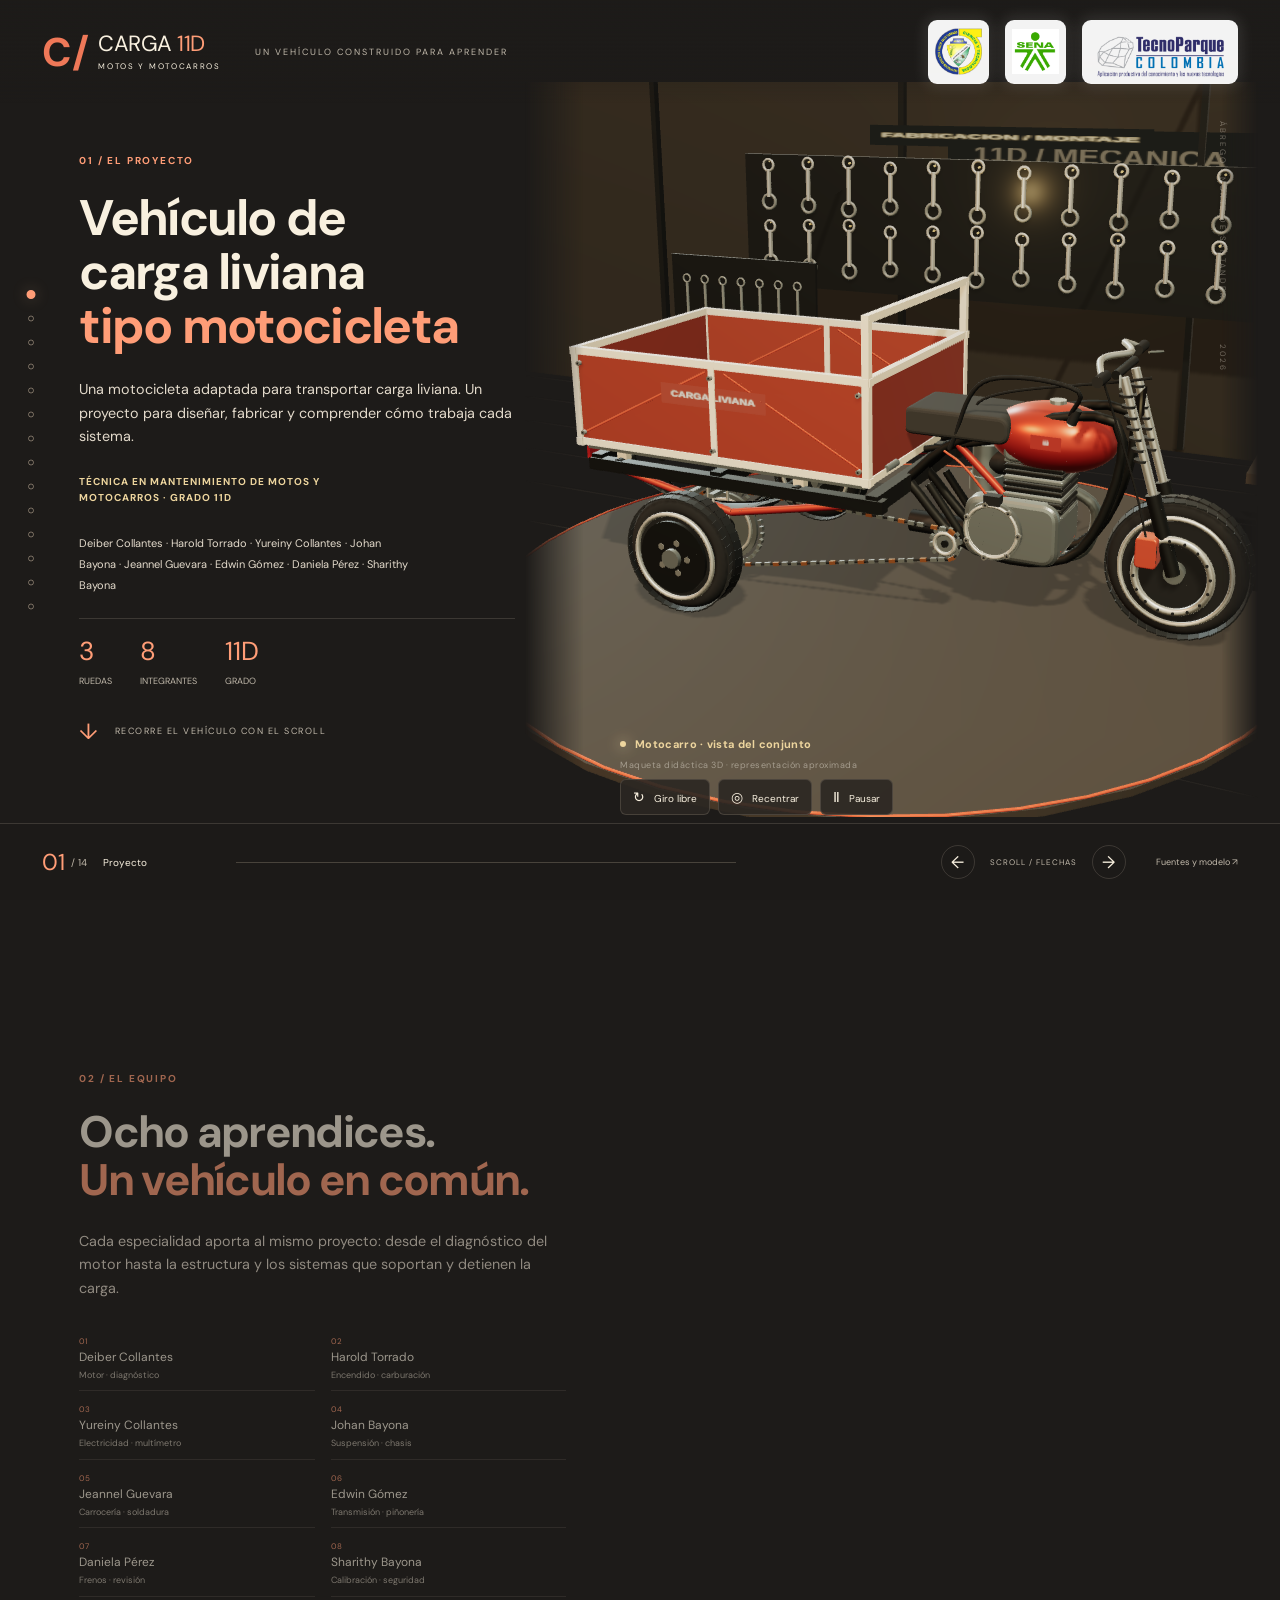
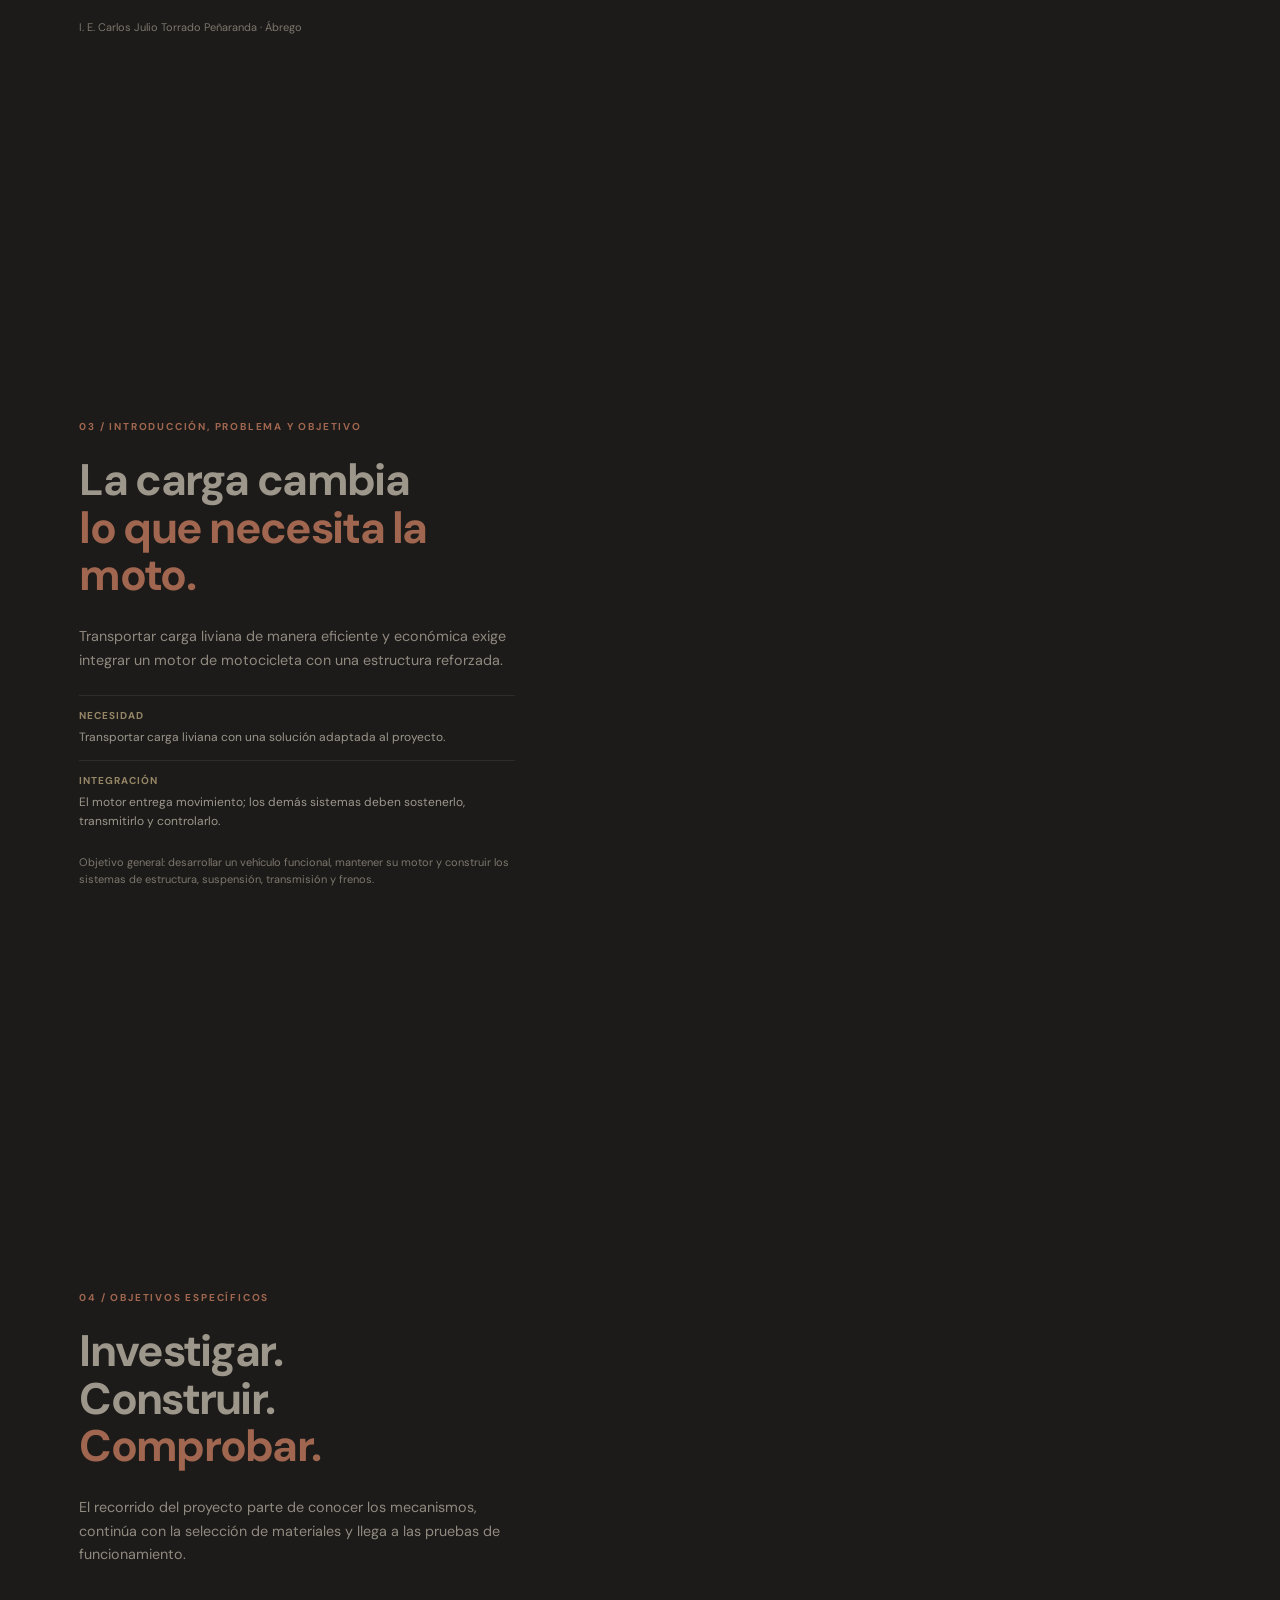
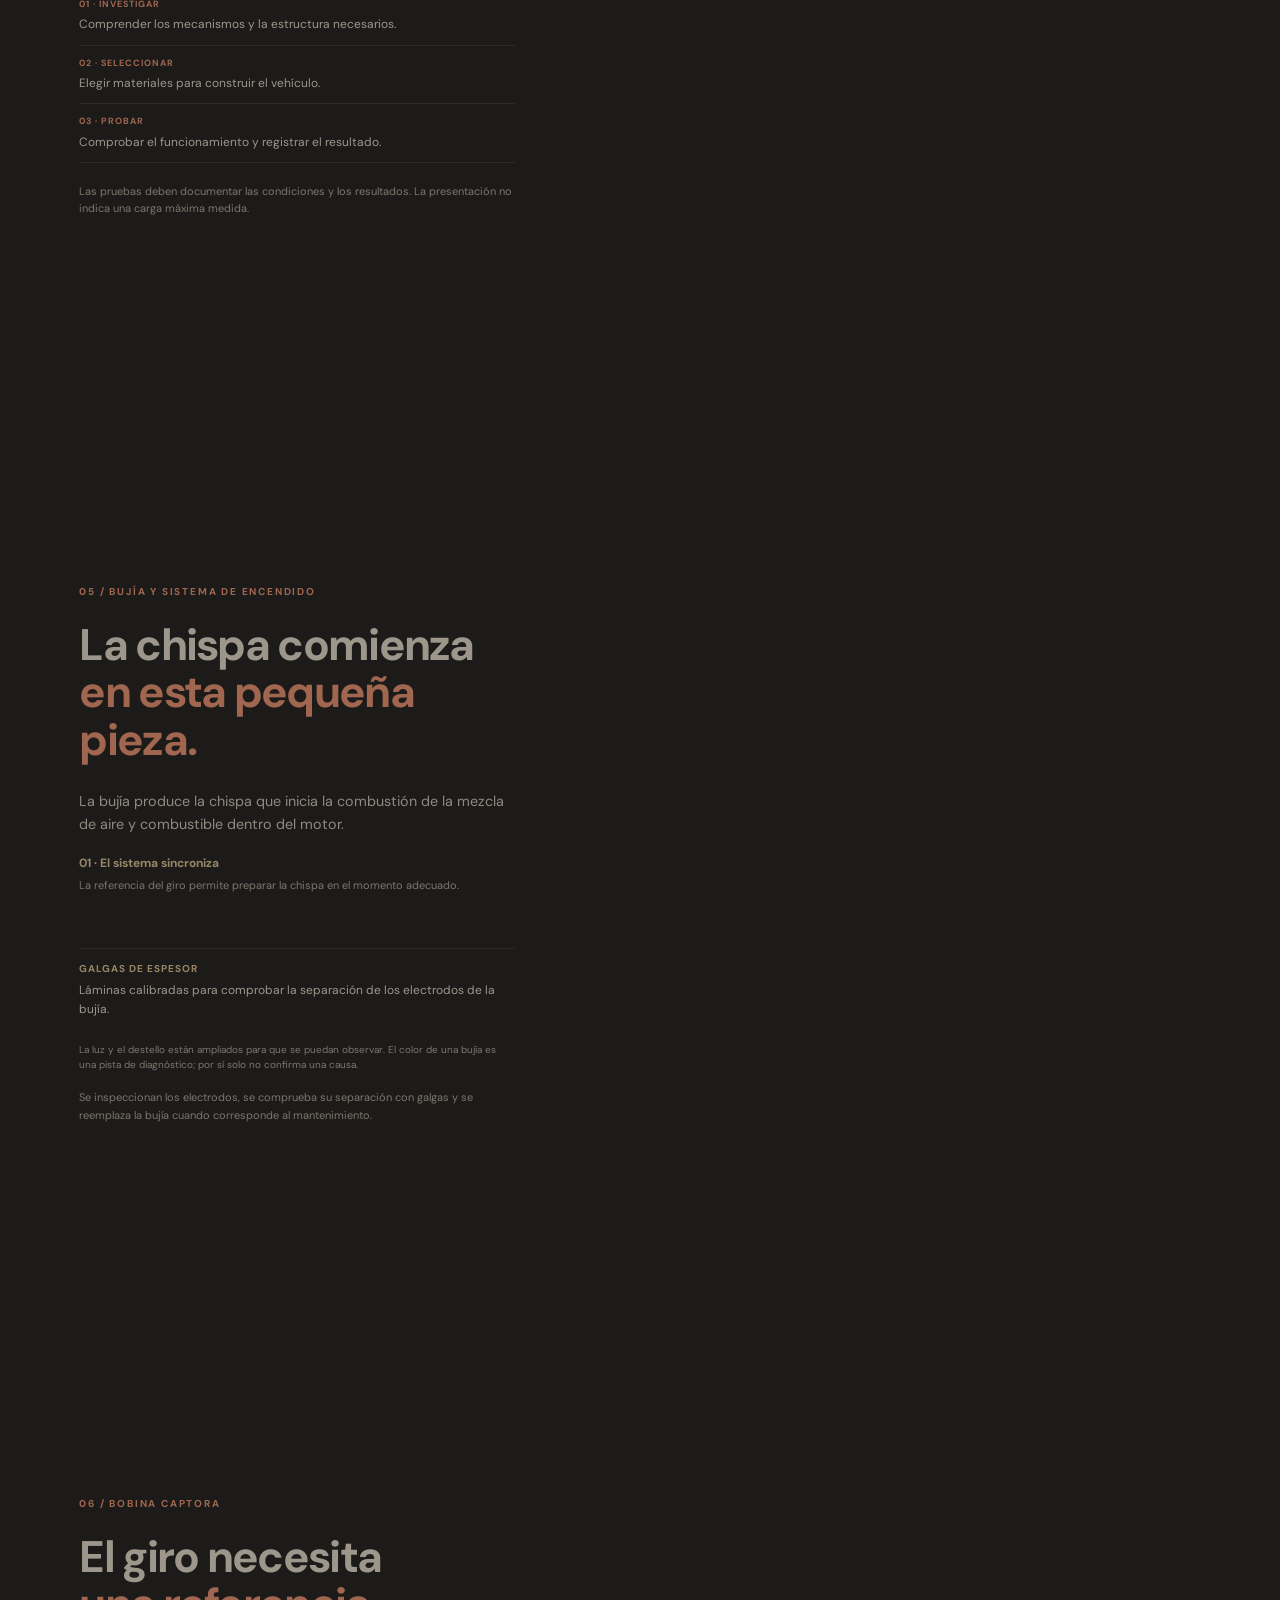
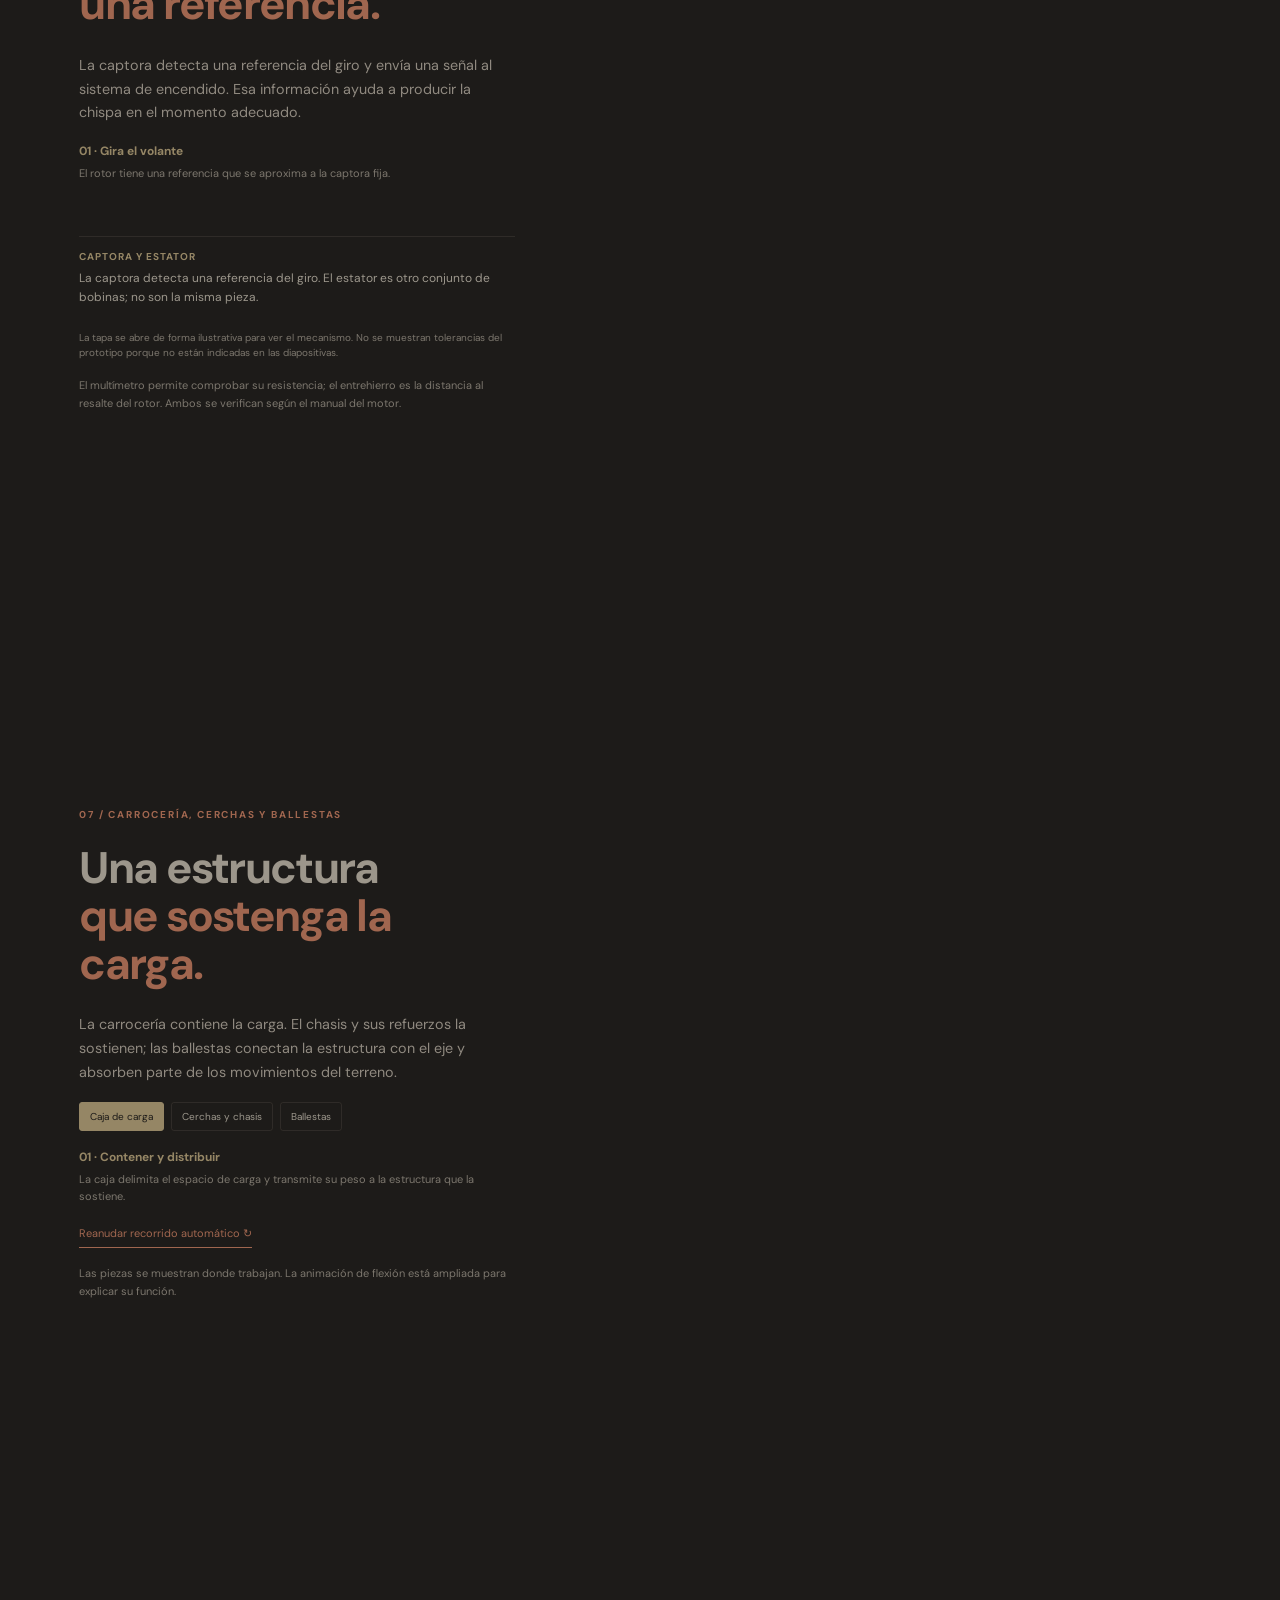
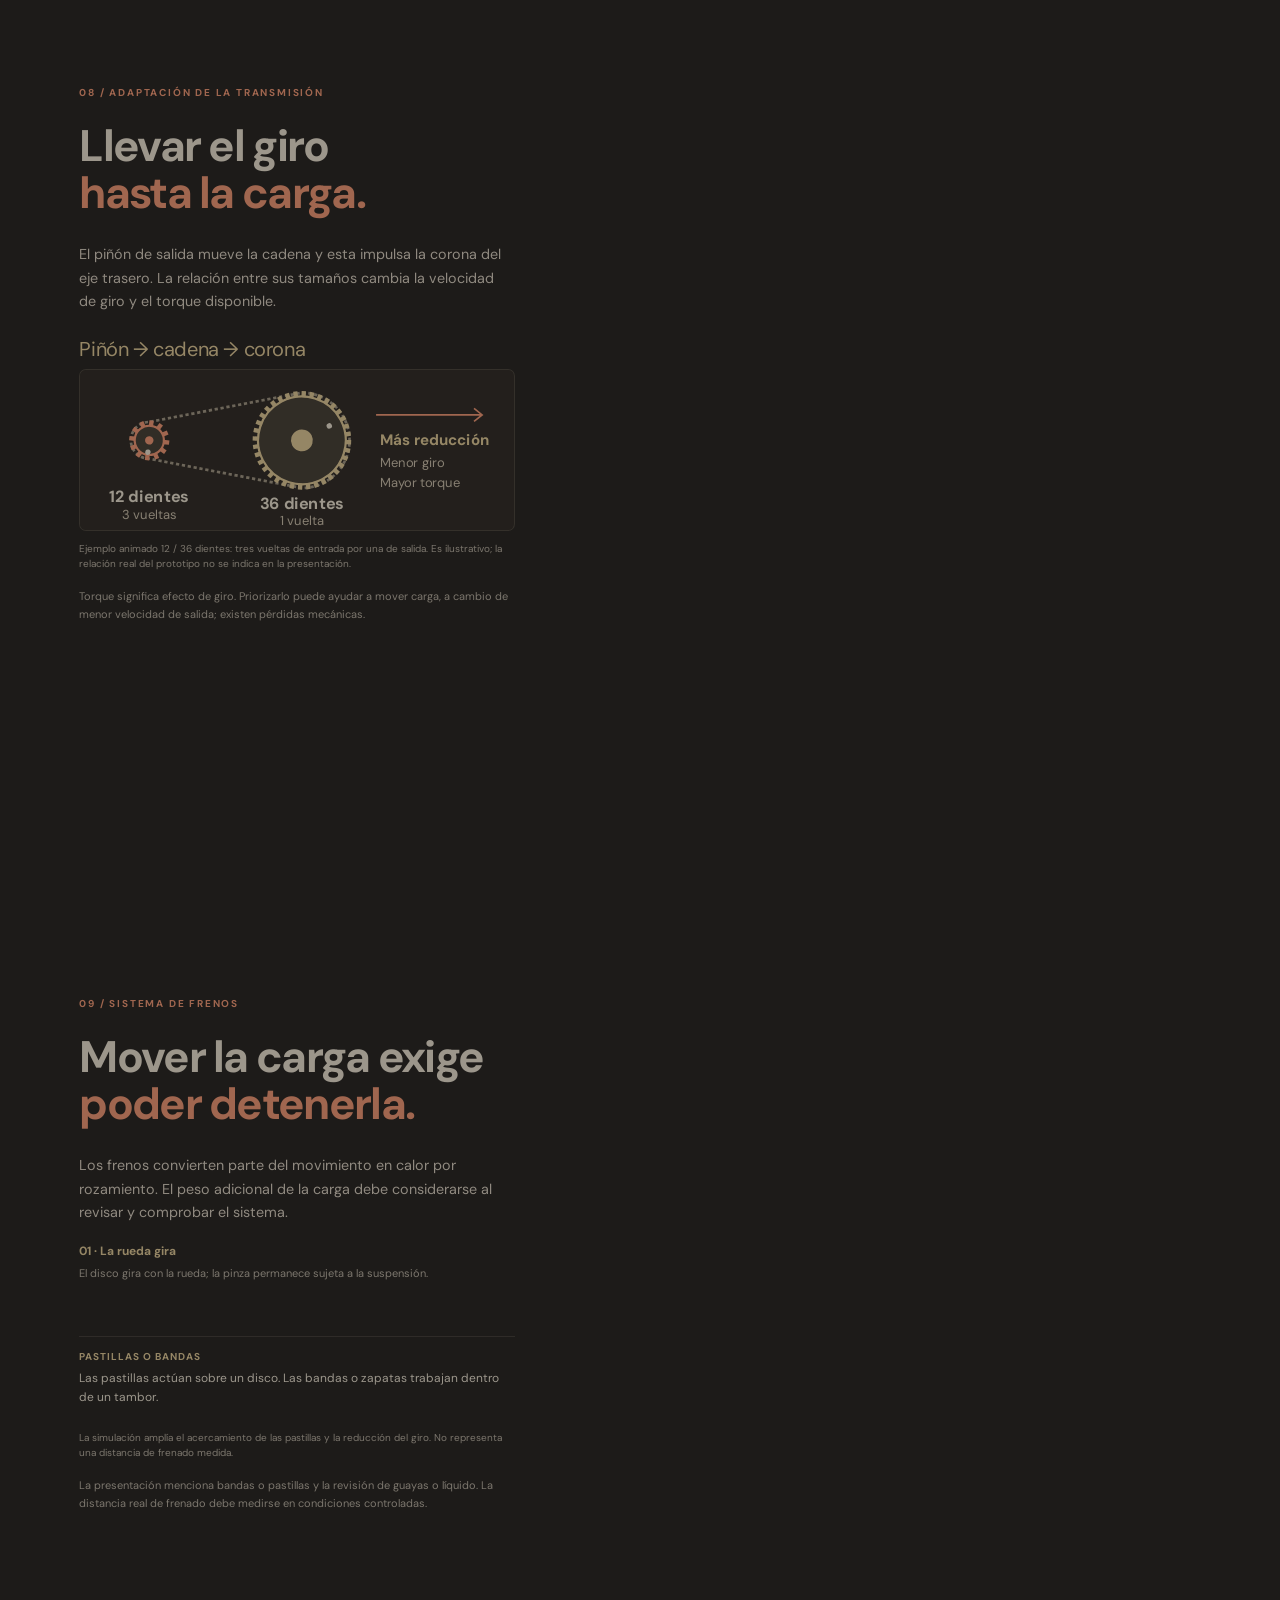
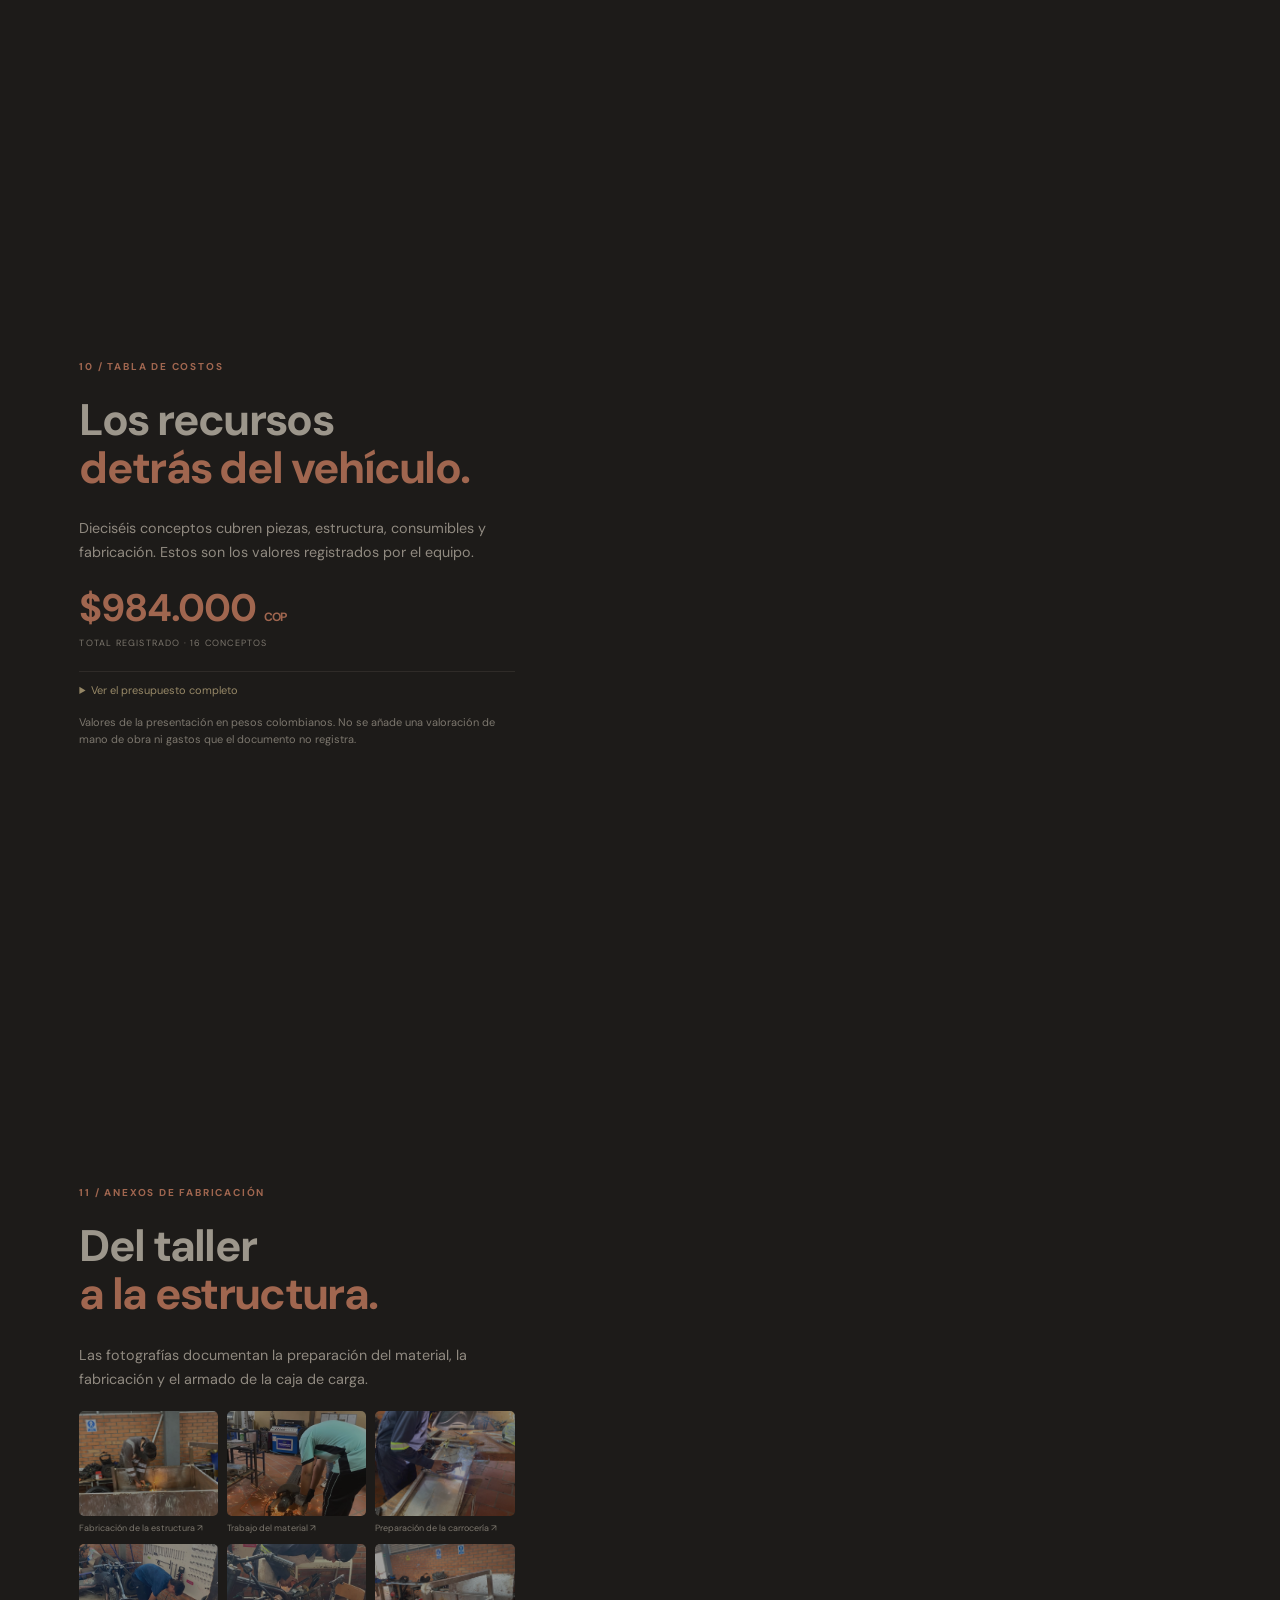
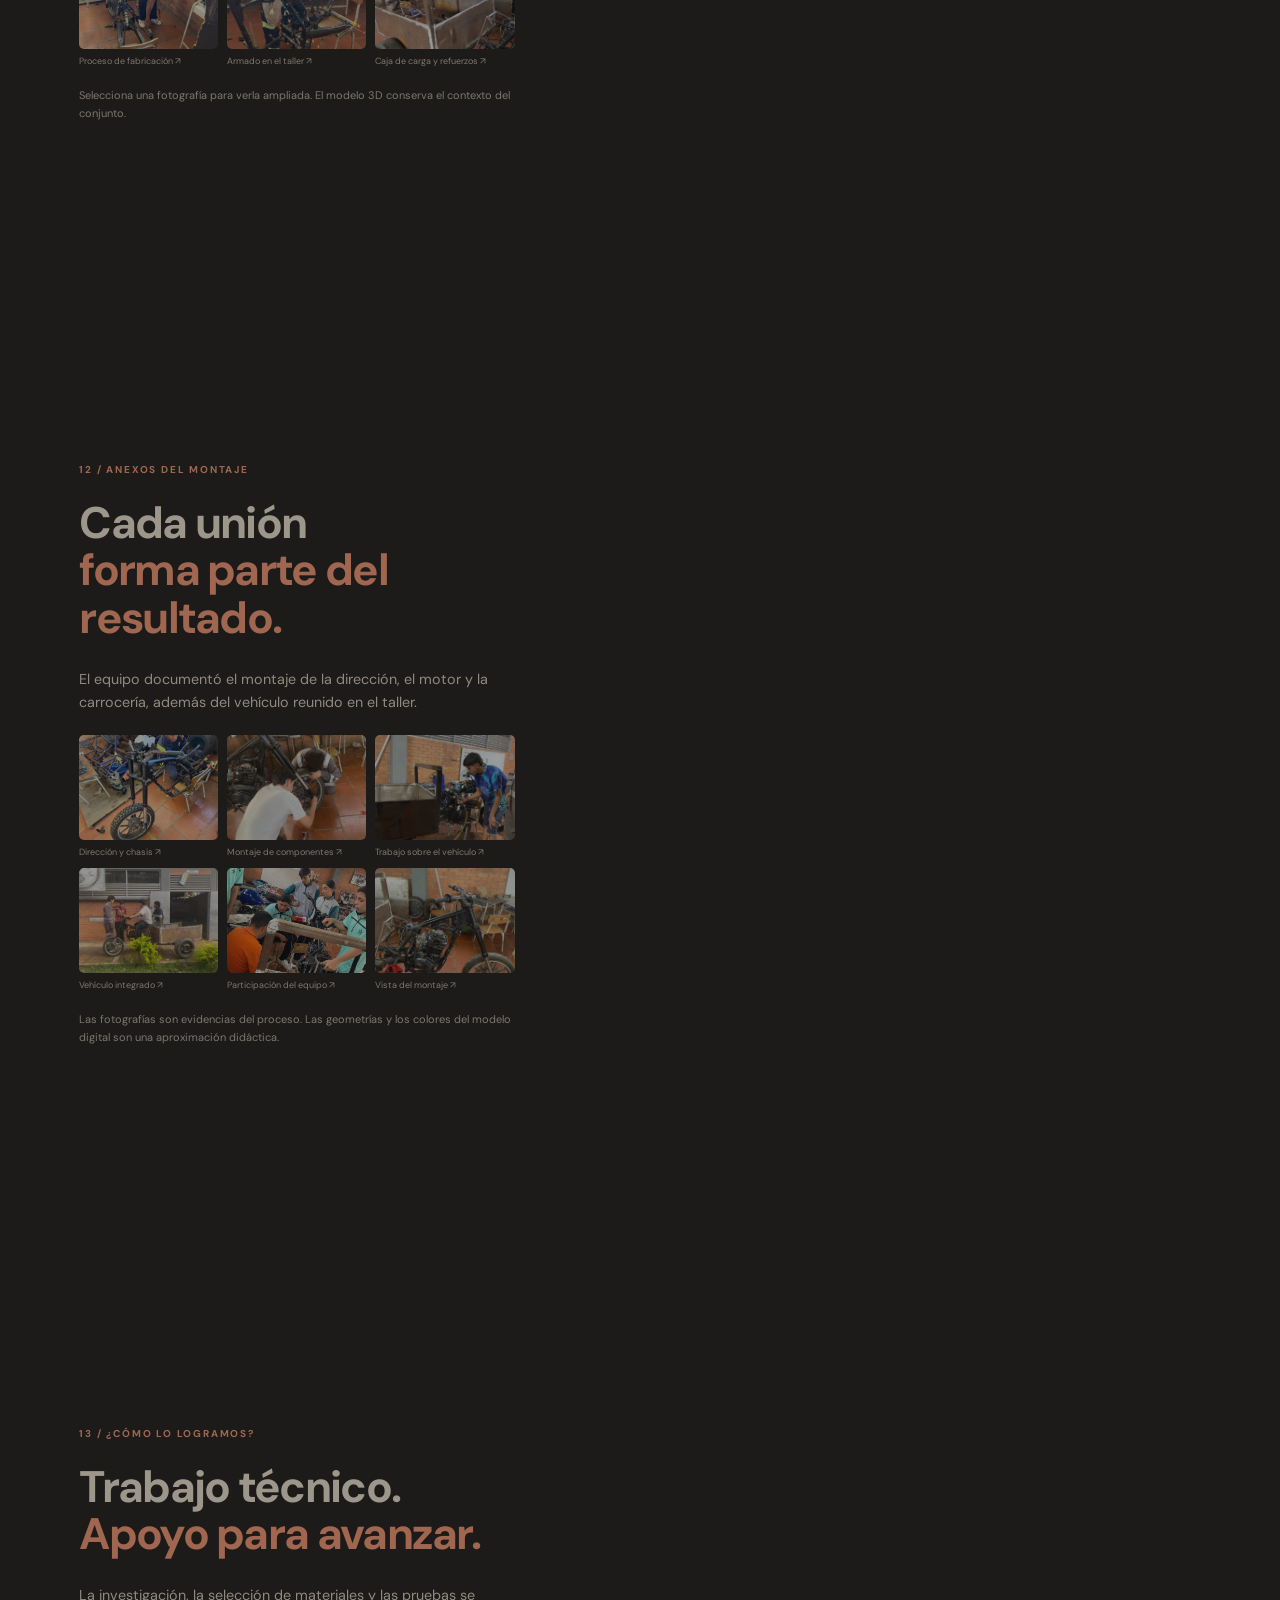
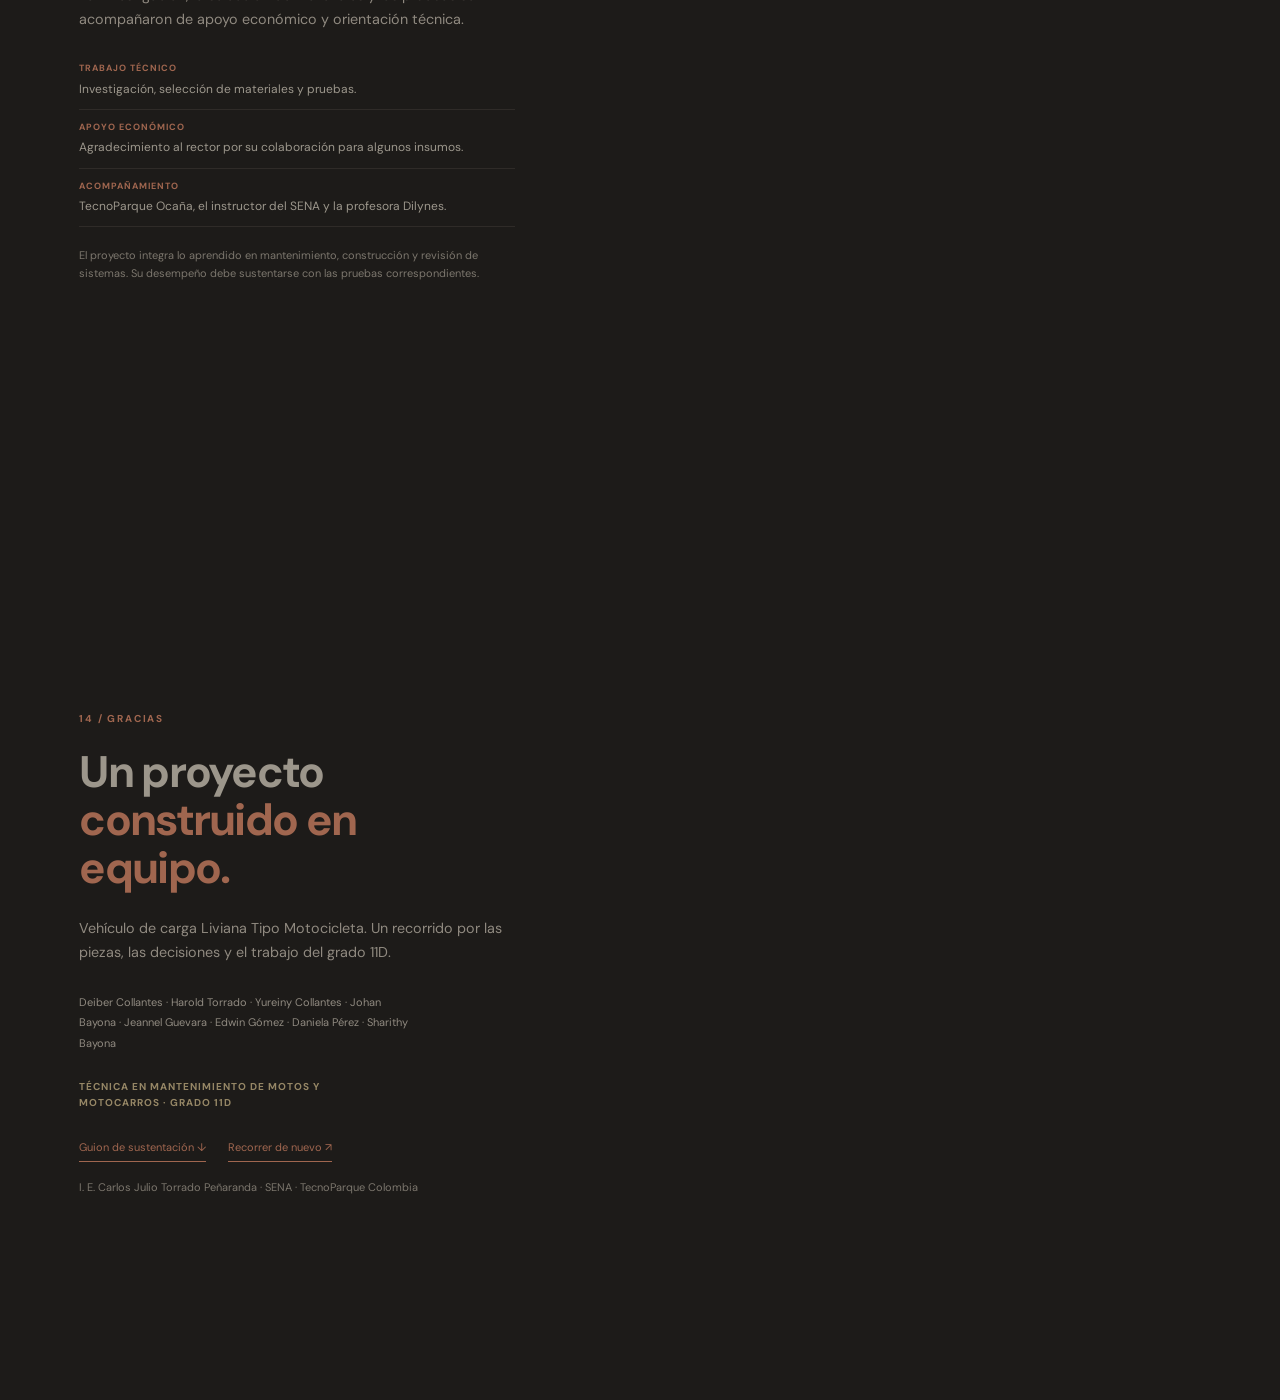
==== commit fe480ad1: "Correct program to Técnica en Mantenimiento de Motos y Motocarros" ====
--- a/index.html
+++ b/index.html
@@ -1,10 +1,10 @@
-<!doctype html><html lang="es"><head><meta charset="utf-8"><meta name="viewport" content="width=device-width,initial-scale=1"><meta name="theme-color" content="#091923"><meta name="description" content="Recorrido inmersivo de un vehículo de carga liviana tipo motocicleta del grado 11D de Ábrego. Motor, chasis, ballestas, transmisión, frenos y evidencias."><title>Vehículo de carga Liviana Tipo Motocicleta</title><link rel="icon" href="assets/favicon.svg"><link rel="stylesheet" href="style.css?v=20261021b"><script src="assets/gsap.min.js"></script></head>
+<!doctype html><html lang="es"><head><meta charset="utf-8"><meta name="viewport" content="width=device-width,initial-scale=1"><meta name="theme-color" content="#091923"><meta name="description" content="Recorrido inmersivo de un vehículo de carga liviana tipo motocicleta del grado 11D de Ábrego. Motor, chasis, ballestas, transmisión, frenos y evidencias."><title>Vehículo de carga Liviana Tipo Motocicleta</title><link rel="icon" href="assets/favicon.svg"><link rel="stylesheet" href="style.css?v=20261021c"><script src="assets/gsap.min.js"></script></head>
 <body data-stop="0"><a class="skip" href="#inicio">Ir al contenido</a>
-<header><a class="brand" href="#inicio" aria-label="Motocarro, volver al inicio"><span class="brand-icon">C/</span><span>CARGA <b>11D</b><small>MECÁNICA AUTOMOTRIZ</small></span></a><span class="header-label">UN VEHÍCULO CONSTRUIDO PARA APRENDER</span><div class="institutions" aria-label="Instituciones del proyecto"><img src="assets/escudo-colegio.png" alt="Escudo de la I. E. Carlos Julio Torrado Peñaranda"><img src="assets/sena-verde.png" alt="SENA"><img class="tecno" src="assets/tecnoparque-colombia.png" alt="TecnoParque Colombia"></div></header>
+<header><a class="brand" href="#inicio" aria-label="Motocarro, volver al inicio"><span class="brand-icon">C/</span><span>CARGA <b>11D</b><small>MOTOS Y MOTOCARROS</small></span></a><span class="header-label">UN VEHÍCULO CONSTRUIDO PARA APRENDER</span><div class="institutions" aria-label="Instituciones del proyecto"><img src="assets/escudo-colegio.png" alt="Escudo de la I. E. Carlos Julio Torrado Peñaranda"><img src="assets/sena-verde.png" alt="SENA"><img class="tecno" src="assets/tecnoparque-colombia.png" alt="TecnoParque Colombia"></div></header>
 <div class="scene-wrap"><div id="scene" role="img" aria-label="Maqueta 3D didáctica del motocarro del proyecto y sus componentes"><img class="fallback" src="assets/image26.png" alt="Motocicleta real del proyecto"></div><div class="scene-caption"><span class="signal"></span><span id="scene-part">Motocarro · vista del conjunto</span></div><span class="model-note">Maqueta didáctica 3D · representación aproximada</span><div class="scene-actions"><button id="orbit" aria-pressed="false" title="Girar el motocarro libremente">↻ <span>Giro libre</span></button><button id="home-view" title="Restablecer enfoque">◎ <span>Recentrar</span></button><button id="motion" aria-pressed="false" title="Pausar o activar movimiento">Ⅱ <span>Pausar</span></button></div><div id="part-label" aria-hidden="true"><span></span><b></b></div><div class="scene-coordinates">ÁBREGO · NORTE DE SANTANDER <span>2026</span></div></div>
 <main id="chapters"></main>
 <nav class="route" aria-label="Capítulos del proyecto"></nav>
 <footer><div class="progress-copy"><b id="current">01</b><span>/ 14</span><span id="current-name">Presentación</span></div><div class="progress-track"><div id="progress"></div></div><div class="navigation"><button id="previous" aria-label="Capítulo anterior">←</button><span>SCROLL / FLECHAS</span><button id="next" aria-label="Capítulo siguiente">→</button></div><button class="source-button" id="sources-button">Fuentes y modelo ↗</button></footer>
 <dialog id="media-dialog"><button class="dialog-close" aria-label="Cerrar fotografía">×</button><img alt=""><p></p></dialog>
-<dialog id="sources-dialog"><button class="dialog-close" aria-label="Cerrar fuentes">×</button><div class="dialog-inner"><p class="eyebrow">DOCUMENTACIÓN DEL PROYECTO</p><h2>Fuentes y alcance</h2><p>El recorrido sigue las 14 diapositivas de <strong>PRESENTACION DEL PROYECTO TECNICO EN MECANICA AUTOMOTRIZ GRADO 11D ABREGO</strong>. Los nombres, fotografías, actividades y el presupuesto de $984.000 provienen de esa presentación.</p><p>El motocarro es una maqueta geométrica propia aproximada, basada en las fotografías del equipo. Sus colores, proporciones, cortes y ampliaciones facilitan la explicación. No constituye un plano de fabricación ni una certificación del vehículo.</p><p>Las animaciones de chispa, captora, ballestas, cadena y freno representan principios de funcionamiento. La comparación de piñones utiliza un ejemplo ilustrativo: la presentación no indica la relación real, la capacidad máxima de carga o una distancia de frenado medida.</p><p>La bobina captora detecta una referencia del giro; se distingue del conjunto de bobinas del estator. Las tolerancias de bujía, resistencias y entrehierro deben consultarse en el manual del motor correspondiente.</p><ul id="technical-sources"><li><a href="https://go.rmstator.com/documents/Catalogues/catalogue-RMSTATOR-V3-(en).pdf" target="_blank" rel="noreferrer">RMSTATOR, fabricante de componentes eléctricos de motocicletas · pickup-estator</a></li><li><a href="https://www.denso-am.eu/products/engine-management-systems/camshaft-crankshaft-sensors" target="_blank" rel="noreferrer">DENSO · sensor-posicion</a></li><li><a href="https://www.jtsprockets.com/catalogue/model/s1102/" target="_blank" rel="noreferrer">JT Sprockets, fabricante de piñones y coronas · transmision</a></li><li><a href="https://www.eatondetroitspring.com/leaf-springs/" target="_blank" rel="noreferrer">EATON Detroit Spring, fabricante de resortes · ballestas</a></li><li><a href="https://www.akebono-brake.com/english/product_technology/product/automotive/disc/" target="_blank" rel="noreferrer">Akebono Brake Industry Co., Ltd., fabricante de frenos · freno-disco</a></li><li><a href="https://www.akebono-brake.com/english/product_technology/product/automotive/drum/" target="_blank" rel="noreferrer">Akebono Brake Industry Co., Ltd., fabricante de frenos · freno-tambor</a></li></ul><p>Modelo propio en Three.js (MIT). Animación de transmisión creada con HyperFrames y GSAP.</p><a class="text-link" href="assets/Guion_Motocarro.pdf" download>Descargar guion de sustentación PDF ↓</a></div></dialog>
-<noscript><p>Activa JavaScript para recorrer el proyecto 3D. Proyecto: encendido por huella digital en una moto BWS 125. Técnica en mantenimiento de motos y motocarros.</p></noscript><script type="module" src="app.js?v=20261021b"></script><script type="module" src="motocarro.js?v=20261021b"></script></body></html>
+<dialog id="sources-dialog"><button class="dialog-close" aria-label="Cerrar fuentes">×</button><div class="dialog-inner"><p class="eyebrow">DOCUMENTACIÓN DEL PROYECTO</p><h2>Fuentes y alcance</h2><p>El recorrido sigue las 14 diapositivas de <strong>Presentación del proyecto de grado 11D, Ábrego</strong>. Los nombres, fotografías, actividades y el presupuesto de $984.000 provienen de esa presentación.</p><p>El motocarro es una maqueta geométrica propia aproximada, basada en las fotografías del equipo. Sus colores, proporciones, cortes y ampliaciones facilitan la explicación. No constituye un plano de fabricación ni una certificación del vehículo.</p><p>Las animaciones de chispa, captora, ballestas, cadena y freno representan principios de funcionamiento. La comparación de piñones utiliza un ejemplo ilustrativo: la presentación no indica la relación real, la capacidad máxima de carga o una distancia de frenado medida.</p><p>La bobina captora detecta una referencia del giro; se distingue del conjunto de bobinas del estator. Las tolerancias de bujía, resistencias y entrehierro deben consultarse en el manual del motor correspondiente.</p><ul id="technical-sources"><li><a href="https://go.rmstator.com/documents/Catalogues/catalogue-RMSTATOR-V3-(en).pdf" target="_blank" rel="noreferrer">RMSTATOR, fabricante de componentes eléctricos de motocicletas · pickup-estator</a></li><li><a href="https://www.denso-am.eu/products/engine-management-systems/camshaft-crankshaft-sensors" target="_blank" rel="noreferrer">DENSO · sensor-posicion</a></li><li><a href="https://www.jtsprockets.com/catalogue/model/s1102/" target="_blank" rel="noreferrer">JT Sprockets, fabricante de piñones y coronas · transmision</a></li><li><a href="https://www.eatondetroitspring.com/leaf-springs/" target="_blank" rel="noreferrer">EATON Detroit Spring, fabricante de resortes · ballestas</a></li><li><a href="https://www.akebono-brake.com/english/product_technology/product/automotive/disc/" target="_blank" rel="noreferrer">Akebono Brake Industry Co., Ltd., fabricante de frenos · freno-disco</a></li><li><a href="https://www.akebono-brake.com/english/product_technology/product/automotive/drum/" target="_blank" rel="noreferrer">Akebono Brake Industry Co., Ltd., fabricante de frenos · freno-tambor</a></li></ul><p>Modelo propio en Three.js (MIT). Animación de transmisión creada con HyperFrames y GSAP.</p><a class="text-link" href="assets/Guion_Motocarro.pdf" download>Descargar guion de sustentación PDF ↓</a></div></dialog>
+<noscript><p>Activa JavaScript para recorrer el proyecto 3D. Proyecto: encendido por huella digital en una moto BWS 125. Técnica en mantenimiento de motos y motocarros.</p></noscript><script type="module" src="app.js?v=20261021c"></script><script type="module" src="motocarro.js?v=20261021c"></script></body></html>
